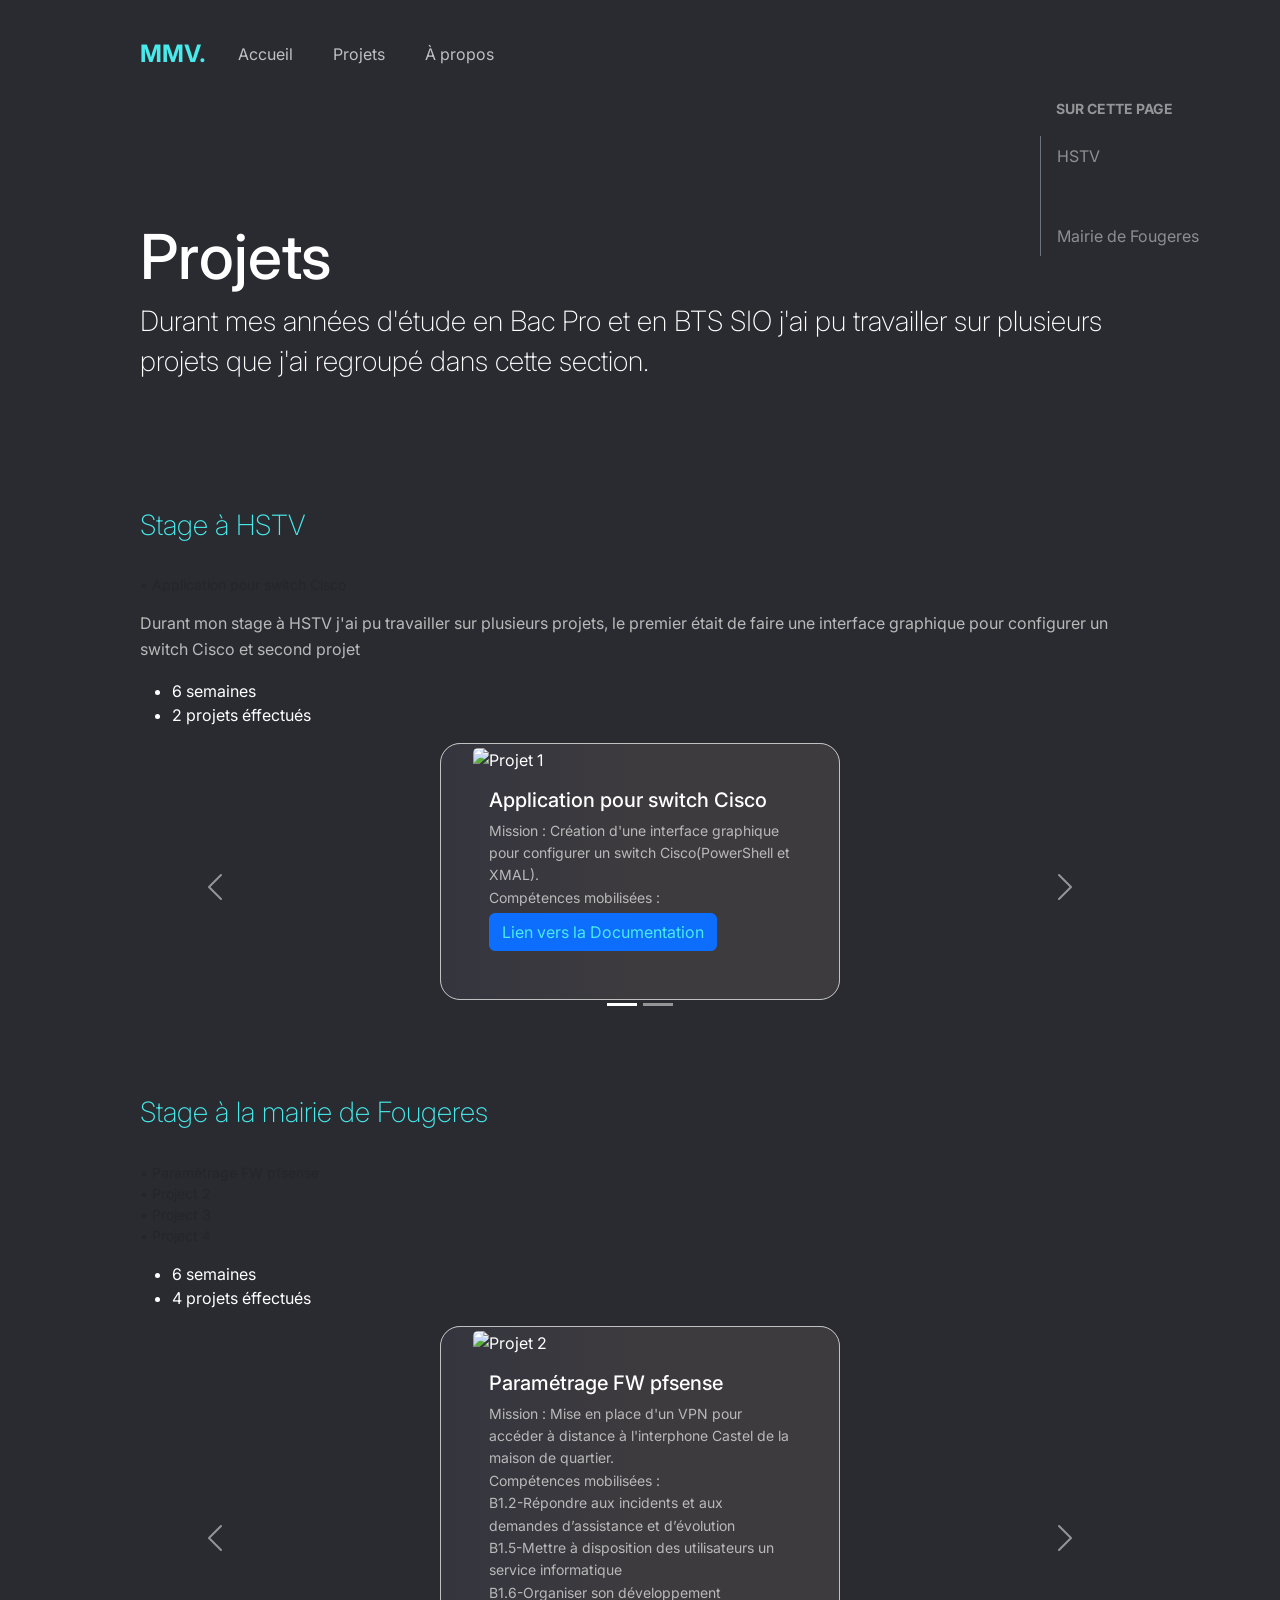
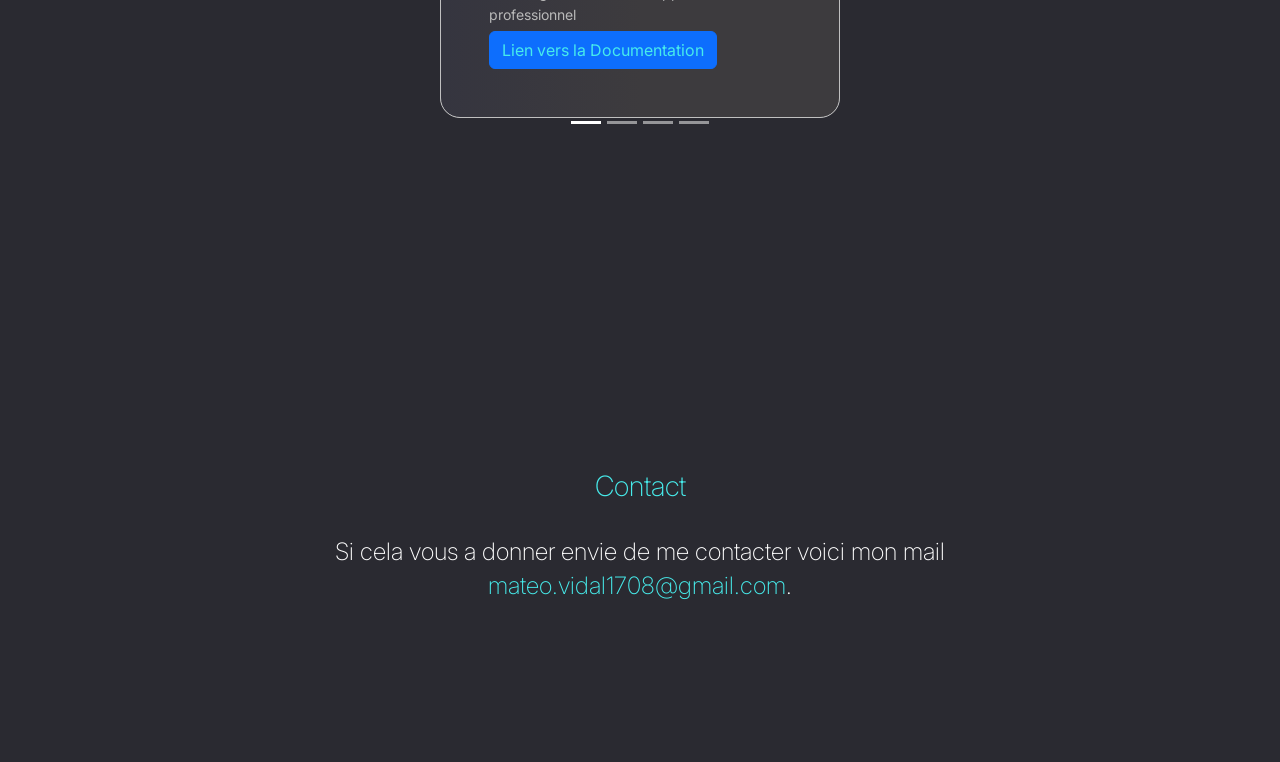
==== Projets.html @ e5975415 "Add files via upload" ====
<!DOCTYPE html>
<html lang="fr">

<head>
    <meta charset="UTF-8">
    <meta name="viewport" content="width=device-width, initial-scale=1.0">
    <title>Portfolio</title>
    <link href="https://cdn.jsdelivr.net/npm/bootstrap@5.3.8/dist/css/bootstrap.min.css" rel="stylesheet" integrity="sha384-sRIl4kxILFvY47J16cr9ZwB07vP4J8+LH7qKQnuqkuIAvNWLzeN8tE5YBujZqJLB" crossorigin="anonymous">
    <link rel="stylesheet" href="style.css">
    <link rel="stylesheet" href="https://cdnjs.cloudflare.com/ajax/libs/animate.css/4.1.1/animate.min.css"/>
    <script defer src="https://cdn.jsdelivr.net/npm/bootstrap@5.3.8/dist/js/bootstrap.bundle.min.js" integrity="sha384-FKyoEForCGlyvwx9Hj09JcYn3nv7wiPVlz7YYwJrWVcXK/BmnVDxM+D2scQbITxI" crossorigin="anonymous"></script>
</head>

<body data-bs-spy="scroll" data-bs-target="#side-nav" data-bs-offset="100">
    <div class="container-wrapper">
    <div id="page">

        <header>
            <div class="logo">
                <a href="index.html">MMV.</a>
            </div>
            <nav>
                <ul>
                    <li><a href="./index.html">Accueil</a></li>
                    <li><a href="./Projets.html">Projets</a></li>
                    <li><a href="./à_propos.html">À propos</a></li>
                </ul>
            </nav>
        </header>

        <main>
            <div id="about">    
            <h1 class="animate__animated animate__bounce">Projets</h1>
            <p>Durant mes années d'étude en Bac Pro et en BTS SIO j'ai pu travailler sur plusieurs projets que j'ai regroupé dans cette section.</p>
            
            </div>

            <section id="portfolio">
                <h2 id="HSTV">Stage à HSTV</h2>
                <ul class="list-unstyled mb-3 text-muted small">
                    <li>• Application pour switch Cisco</li>
                </ul>
                <p>Durant mon stage à HSTV j'ai pu travailler sur plusieurs projets, le premier était de faire une interface graphique pour configurer un switch Cisco
                    et second projet 
                </p>
                <ul>
                    <li>6 semaines</li>
                    <li>2 projets éffectués</li>
                </ul>
                <div id="projectCarousel" class="carousel slide" data-bs-ride="false">
                    <div class="carousel-inner">

                        <div class="carousel-item active">
                            <div class="d-flex justify-content-center">
                            <div class="card" style="width: 25rem;">
                                <img src="https://petri.com/wp-content/uploads/2022/02/PowerShell-Hero-Approved.png" class="card-img-top" alt="Projet 1">
                                <div class="card-body">
                                    <h5 class="card-title">Application pour switch Cisco</h5>
                                    <p class="card-text">Mission : Création d'une interface graphique pour configurer un switch Cisco(PowerShell et XMAL). <br>
                                    Compétences mobilisées :</p>
                                    <a href="https://siovhblyceebasch-my.sharepoint.com/:w:/g/personal/mateo_vidal_lycee-basch_fr/EXge6ZmtAi1Mgd9fPH6JbxkBeo-4w-_ioo4cnHd9Zicj3g?e=AfvvS5" class="btn btn-primary">
                                        Lien vers la Documentation</a>
                                </div>
                            </div>
                            </div>
                        </div>

                        <div class="carousel-item">
                            <div class="d-flex justify-content-center">
                            <div class="card" style="width: 25rem;">
                                <img src="https://fiverr-res.cloudinary.com/images/t_main1,q_auto,f_auto,q_auto,f_auto/gigs/276936322/original/459a3f0d4f500b7553649f696843b128f85f9098/setup-and-configure-pfsense-firewall.png" class="card-img-top" alt="Projet 2">
                                <div class="card-body">
                                    <h5 class="card-title">Masterisation de 33 PC par VEAM</h5>
                                    <p class="card-text">Mission : Création d'une image de base avec un PC type pour ensuite l'installé sur 33 PC avec VEAM. <br>
                                    Compétences mobilisées :</p></p>
                                    <a href="https://siovhblyceebasch-my.sharepoint.com/:b:/g/personal/mateo_vidal_lycee-basch_fr/IQBeME7T5maQTayiVkOgAFAWARqPnlP6V0W7hHQiJJN6pyc?e=I91E0C" class="btn btn-primary">
                                        Lien vers la Documentation</a>
                                </div>
                            </div>
                            </div>
                        </div>

                    </div>
                    <div class="carousel-indicators">
                        <button type="button" data-bs-target="#projectCarousel" data-bs-slide-to="0" class="active" aria-current="true" aria-label="Slide 1"></button>
                        <button type="button" data-bs-target="#projectCarousel" data-bs-slide-to="1" aria-label="Slide 2"></button>
                    </div>
                    <button class="carousel-control-prev" type="button" data-bs-target="#projectCarousel" data-bs-slide="prev">
                        <span class="carousel-control-prev-icon" aria-hidden="true"></span>
                        <span class="visually-hidden">Précédent</span>
                    </button>
                    <button class="carousel-control-next" type="button" data-bs-target="#projectCarousel" data-bs-slide="next">
                        <span class="carousel-control-next-icon" aria-hidden="true"></span>
                        <span class="visually-hidden">Suivant</span>
                    </button>
                </div>

                <h2 id="fougeres">Stage à la mairie de Fougeres</h2>
                <ul class="list-unstyled mb-3 text-muted small">
                    <li>• Paramétrage FW pfsense</li>
                    <li>• Project 2</li>
                    <li>• Project 3</li>
                    <li>• Project 4</li>
                </ul>
                <ul>
                    <li>6 semaines</li>
                    <li>4 projets éffectués</li>
                </ul>
                <div id="projectCarousel2" class="carousel slide" data-bs-ride="false">
                    <div class="carousel-inner">

                        <div class="carousel-item active">
                            <div class="d-flex justify-content-center">
                            <div class="card" style="width: 25rem;">
                                <img src="https://fiverr-res.cloudinary.com/images/t_main1,q_auto,f_auto,q_auto,f_auto/gigs/276936322/original/459a3f0d4f500b7553649f696843b128f85f9098/setup-and-configure-pfsense-firewall.png" class="card-img-top" alt="Projet 2">
                                <div class="card-body">
                                    <h5 class="card-title">Paramétrage FW pfsense</h5>
                                    <p class="card-text">Mission : Mise en place d'un VPN pour accéder à distance à l'interphone Castel de la maison de quartier.
                                    <br> Compétences mobilisées 
                                        :<br>B1.2-Répondre aux incidents et aux demandes d’assistance et d’évolution<br>B1.5-Mettre à disposition des utilisateurs un service informatique<br>B1.6-Organiser son développement professionnel</p></p>
                                    <a href="https://siovhblyceebasch-my.sharepoint.com/:b:/g/personal/mateo_vidal_lycee-basch_fr/IQBeME7T5maQTayiVkOgAFAWARqPnlP6V0W7hHQiJJN6pyc?e=I91E0C" class="btn btn-primary">
                                        Lien vers la Documentation</a>
                                </div>
                            </div>
                            </div>
                        </div>

                        <div class="carousel-item">
                            <div class="d-flex justify-content-center">
                            <div class="card" style="width: 25rem;">
                                <img src="https://fiverr-res.cloudinary.com/images/t_main1,q_auto,f_auto,q_auto,f_auto/gigs/276936322/original/459a3f0d4f500b7553649f696843b128f85f9098/setup-and-configure-pfsense-firewall.png" class="card-img-top" alt="Projet 2">
                                <div class="card-body">
                                    <h5 class="card-title">Project 2</h5>
                                    <p class="card-text">Pour ce projet le but était de permettre une connexion à distance dans une maison de quartier qui était isolée du réseau de la mairie de Fougères et d'accéder à un interphone Castel.</p>
                                    <a href="https://siovhblyceebasch-my.sharepoint.com/:b:/g/personal/mateo_vidal_lycee-basch_fr/IQBeME7T5maQTayiVkOgAFAWARqPnlP6V0W7hHQiJJN6pyc?e=I91E0C" class="btn btn-primary">
                                        Lien vers la Documentation</a>
                                </div>
                            </div>
                            </div>
                        </div>

                        <div class="carousel-item">
                            <div class="d-flex justify-content-center">
                            <div class="card" style="width: 25rem;">
                                <img src="https://fiverr-res.cloudinary.com/images/t_main1,q_auto,f_auto,q_auto,f_auto/gigs/276936322/original/459a3f0d4f500b7553649f696843b128f85f9098/setup-and-configure-pfsense-firewall.png" class="card-img-top" alt="Projet 2">
                                <div class="card-body">
                                    <h5 class="card-title">Project 3</h5>
                                    <p class="card-text">Pour ce projet le but était de permettre une connexion à distance dans une maison de quartier qui était isolée du réseau de la mairie de Fougères et d'accéder à un interphone Castel.</p>
                                    <a href="https://siovhblyceebasch-my.sharepoint.com/:b:/g/personal/mateo_vidal_lycee-basch_fr/IQBeME7T5maQTayiVkOgAFAWARqPnlP6V0W7hHQiJJN6pyc?e=I91E0C" class="btn btn-primary">
                                        Lien vers la Documentation</a>
                                </div>
                            </div>
                            </div>
                        </div>

                        <div class="carousel-item">
                            <div class="d-flex justify-content-center">
                            <div class="card" style="width: 25rem;">
                                <img src="https://fiverr-res.cloudinary.com/images/t_main1,q_auto,f_auto,q_auto,f_auto/gigs/276936322/original/459a3f0d4f500b7553649f696843b128f85f9098/setup-and-configure-pfsense-firewall.png" class="card-img-top" alt="Projet 2">
                                <div class="card-body">
                                    <h5 class="card-title">Project 4</h5>
                                    <p class="card-text">Pour ce projet le but était de permettre une connexion à distance dans une maison de quartier qui était isolée du réseau de la mairie de Fougères et d'accéder à un interphone Castel.</p>
                                    <a href="https://siovhblyceebasch-my.sharepoint.com/:b:/g/personal/mateo_vidal_lycee-basch_fr/IQBeME7T5maQTayiVkOgAFAWARqPnlP6V0W7hHQiJJN6pyc?e=I91E0C" class="btn btn-primary">
                                        Lien vers la Documentation</a>
                                </div>
                            </div>
                            </div>
                        </div>

                    
                    
                    </div>
                    <div class="carousel-indicators">
                        <button type="button" data-bs-target="#projectCarousel2" data-bs-slide-to="0" class="active" aria-current="true" aria-label="Slide 1"></button>
                        <button type="button" data-bs-target="#projectCarousel2" data-bs-slide-to="1" aria-label="Slide 2"></button>
                        <button type="button" data-bs-target="#projectCarousel2" data-bs-slide-to="2" aria-label="Slide 3"></button>
                        <button type="button" data-bs-target="#projectCarousel2" data-bs-slide-to="3" aria-label="Slide 4"></button>
                    </div>
                    <button class="carousel-control-prev" type="button" data-bs-target="#projectCarousel2" data-bs-slide="prev">
                        <span class="carousel-control-prev-icon" aria-hidden="true"></span>
                        <span class="visually-hidden">Précédent</span>
                    </button>
                    <button class="carousel-control-next" type="button" data-bs-target="#projectCarousel2" data-bs-slide="next">
                        <span class="carousel-control-next-icon" aria-hidden="true"></span>
                        <span class="visually-hidden">Suivant</span>
                    </button>
                </div>
                    
            </section>


        </main>

        

        <footer>
            <section id="contact">
                <h2>Contact</h2>
                <p>
                    Si cela vous a donner envie de me contacter voici mon mail 
                    <br>
                    <a href="mailto:mateo.vidal1708@gmail.com"> mateo.vidal1708@gmail.com</a>.
                </p>
            </section>
        </footer>
    </div>
    <aside class="col-lg-3 d-none d-lg-block">
                <nav id="side-nav" class="sticky-top pt-5" style="top: 100px;">
                    <p class="text-white-50 small fw-bold text-uppercase ps-3">Sur cette page</p>
                    <ul class="nav flex-column border-start border-secondary">
                        <li class="nav-item">
                            <a class="nav-link" href="#HSTV">HSTV</a>
                        </li>
                        <li class="nav-item">
                            <a class="nav-link" href="#fougeres">Mairie de Fougeres</a>
                        </li>
                    </ul>
                </nav>
            </aside>
    </div>
    
</body>

            
</html>
---- style.css ----
/* Inter Font from Goole Fonts */
        @import url('https://fonts.googleapis.com/css2?family=Inter:wght@100..900&display=swap');

        /* VARIABLES */
        :root {
            --accent-color: #47ebeb;
            --background-color: #2a2a31;
            --text-color: #fff;
            --text-color-muted: #b9b9b9;

            /* spacing */
            --space-xs: 4px;
            --space-sm: 8px;
            --space-md: 16px;
            --space-lg: 32px;
            --space-xl: 64px;
            --space-xxl: 128px;

            /* typography */
            --font-size-xs: 14px;
            --font-size-sm: 16px;
            --font-size-md: 18px;
            --font-size-lg: 24px;
            --font-size-xl: 28px;
            --font-size-xxl: 62px;
        }

        body {
            background-color: var(--background-color);
            font-family: Inter, Arial, sans-serif;
            margin: 0;
            padding: 0 20px;
            color: var(--text-color);
            width: 100%;
        }

        #page {
            display: flex;
            flex-direction: column;
            max-width: 1000px;
            margin: 0 auto;
            padding-top: var(--space-md);
        }

        /* LOGO AND NAVIGATION */

        header {
            display: flex;
            align-items: center;
            padding: 20px 0;
        }

        .logo {
            font-size: var(--font-size-lg);
            font-weight: 700;

        }

        nav ul {
            display: flex;
            gap: 40px;
            list-style: none;
            margin: 0;
        }

        nav ul li a:link,
        nav ul li a:visited {
            color: var(--text-color);
            opacity: 0.7;
        }

        nav ul li a:hover,
        nav ul li a:active,
        nav ul li a:focus {
            color: var(--text-color);
            opacity: 1;
            outline: none;
        }

        /* TYPOGRAPHY */

        a:link,
        a:visited {
            color: var(--accent-color);
            text-decoration: none;
        }

        h1 {
            font-size: var(--font-size-xxl);
            margin-bottom: var(--space-sm);
        }

        h2 {
            font-size: var(--font-size-xl);
            color: var(--accent-color);
            margin-bottom: var(--space-lg);
            font-weight: 200;
            margin-top: var(--space-xl);
        }

        h3 {
            font-size: var(--font-size-lg);
            margin-bottom: var(--space-sm);
            font-weight: 400;
        }

        p {
            font-size: var(--font-size-sm);
            font-weight: 400;
            line-height: 1.6;
            color: var(--text-color-muted);
            margin-bottom: var(--space-md);

        }

        /* SECTIONS  */

        #about {
            margin-top: var(--space-xxl);
        }

        #about h1 {
            font-size: var(--font-size-xxl);
            margin-bottom: var(--space-sm);
        }

        #about p {
            font-size: var(--font-size-xl);
            font-weight: 200;
            line-height: 1.4;
            color: var(--text-color);
        }

        section {
            margin-top: var(--space-xxl);
            margin-bottom: var(--space-xxl);
        }

        .card {
            background: linear-gradient(90deg, #35353f 0%, #3d3b3e 50%, #3d3b3e 50%);
            border-radius: 20px;
            padding: var(--space-xs) var(--space-lg) var(--space-lg);
            border: 0.5px solid #484851;
            margin-bottom: var(--space-lg);
        }

        .card p {
            margin: var(--space-xs) 0;
            font-size: var(--font-size-xs);
        }

        /* Rend les flèches du carousel blanches et visibles */
        .carousel-control-prev-icon,
        .carousel-control-next-icon {
            filter: invert(0);
        }

        /* Optionnel : Ajuste tes cartes pour qu'elles collent à ton thème */
        .card {
            background-color: #ffffff;
            color: white;
            border: 1px solid #c0c0c0;
        }

        /* SKILLS */

        #skills p {
            line-height: 1.8;
        }

        /* EXPERIENCE */

        #experience .job p.role {
            font-size: var(--font-size-md);
        }

        .container-wrapper {
            display: flex;
            max-width: 1000px;
            margin: 0 auto;
            position: relative;
        }

        /* RIGHT SIDEBAR — position it outside the centered container */
        aside.col-lg-3.d-none.d-lg-block {
            position: fixed; 
            top: 50px;
            right: max(20px, calc((100vw - 1800px) / 2)); /* Adjust the right position based on the container's max-width */
            height: fit-content;
            width: 220px;
            flex: 0 0 auto !important;
            padding: 0 !important;
        }

        /* Remove the column width so it doesn't occupy grid space */
        .row > aside.col-lg-3.d-none.d-lg-block {
            width: 0 !important;
            flex: 0 0 0 !important;
            padding: 0 !important;
            overflow: visible;
        }

        /* RECENT WORK */
        .project {
            display: grid;
            grid-template-columns: 2fr 3fr;
            grid-template-rows: 1fr 3fr;
            column-gap: var(--space-lg);
            padding: var(--space-md) var(--space-lg);
        }

        .project .thumbnail {
            grid-row: span 2;
        }

        .project img {
            width: 100%;
            margin-top: var(--space-md);
            border-radius: 14px;
        }

        .project p a {
            display: block;
            margin-top: var(--space-md);
        }

        /* CONTACT  */

        #contact {
            text-align: center;
        }

        #contact p {
            font-size: var(--font-size-lg);
            font-weight: 200;
            line-height: 1.4;
            color: var(--text-color);
        }


        /* FOOTER */

        footer {
            margin-top: var(--space-xl);
            padding: 0 0 var(--space-lg);
            color: var(--text-color-muted);
            text-align: center;
        }

        footer .social {
            display: flex;
            gap: var(--space-lg);
            margin-bottom: var(--space-lg);
            justify-content: center;
            align-items: center;
        }

    /* SIDE NAVIGATION */
        #side-nav .nav-link {
            color: var(--text-color-muted) !important;
        }

        #side-nav .nav-link:hover,
        #side-nav .nav-link:active {
            color: var(--accent-color) !important;
            opacity: 1;
        }
        

        /* MEDIA QUERIES */

        @media screen and (max-width: 600px) {
            :root {
                --primary-color: #f9a826;
                --secondary-color: #f9a826;
                --accent-color: #47ebeb;
                --background-color: #2a2a31;
                --text-color: #fff;
                --text-color-muted: #b9b9b9;

                /* spacing */
                --space-xs: 4px;
                --space-sm: 8px;
                --space-md: 16px;
                --space-lg: 32px;
                --space-xl: 64px;
                --space-xxl: 128px;

                /* typography */
                --font-size-xs: 14px;
                --font-size-sm: 16px;
                --font-size-md: 18px;
                --font-size-lg: 20px;
                --font-size-xl: 24px;
                --font-size-xxl: 48px;
            }

            header {
                align-items: flex-start;
            }

            .logo {
                font-size: var(--font-size-xl);
            }
            

            nav ul {
                flex-direction: column;
                gap: 14px;
                list-style: none;
                align-items: flex-end;
            }

            section {
                margin-top: var(--space-xl);
                margin-bottom: var(--space-lg);
            }

            h2 {
                margin-top: var(--space-lg);
            }

            .project {
                grid-template-columns: 1fr;
            }
        }
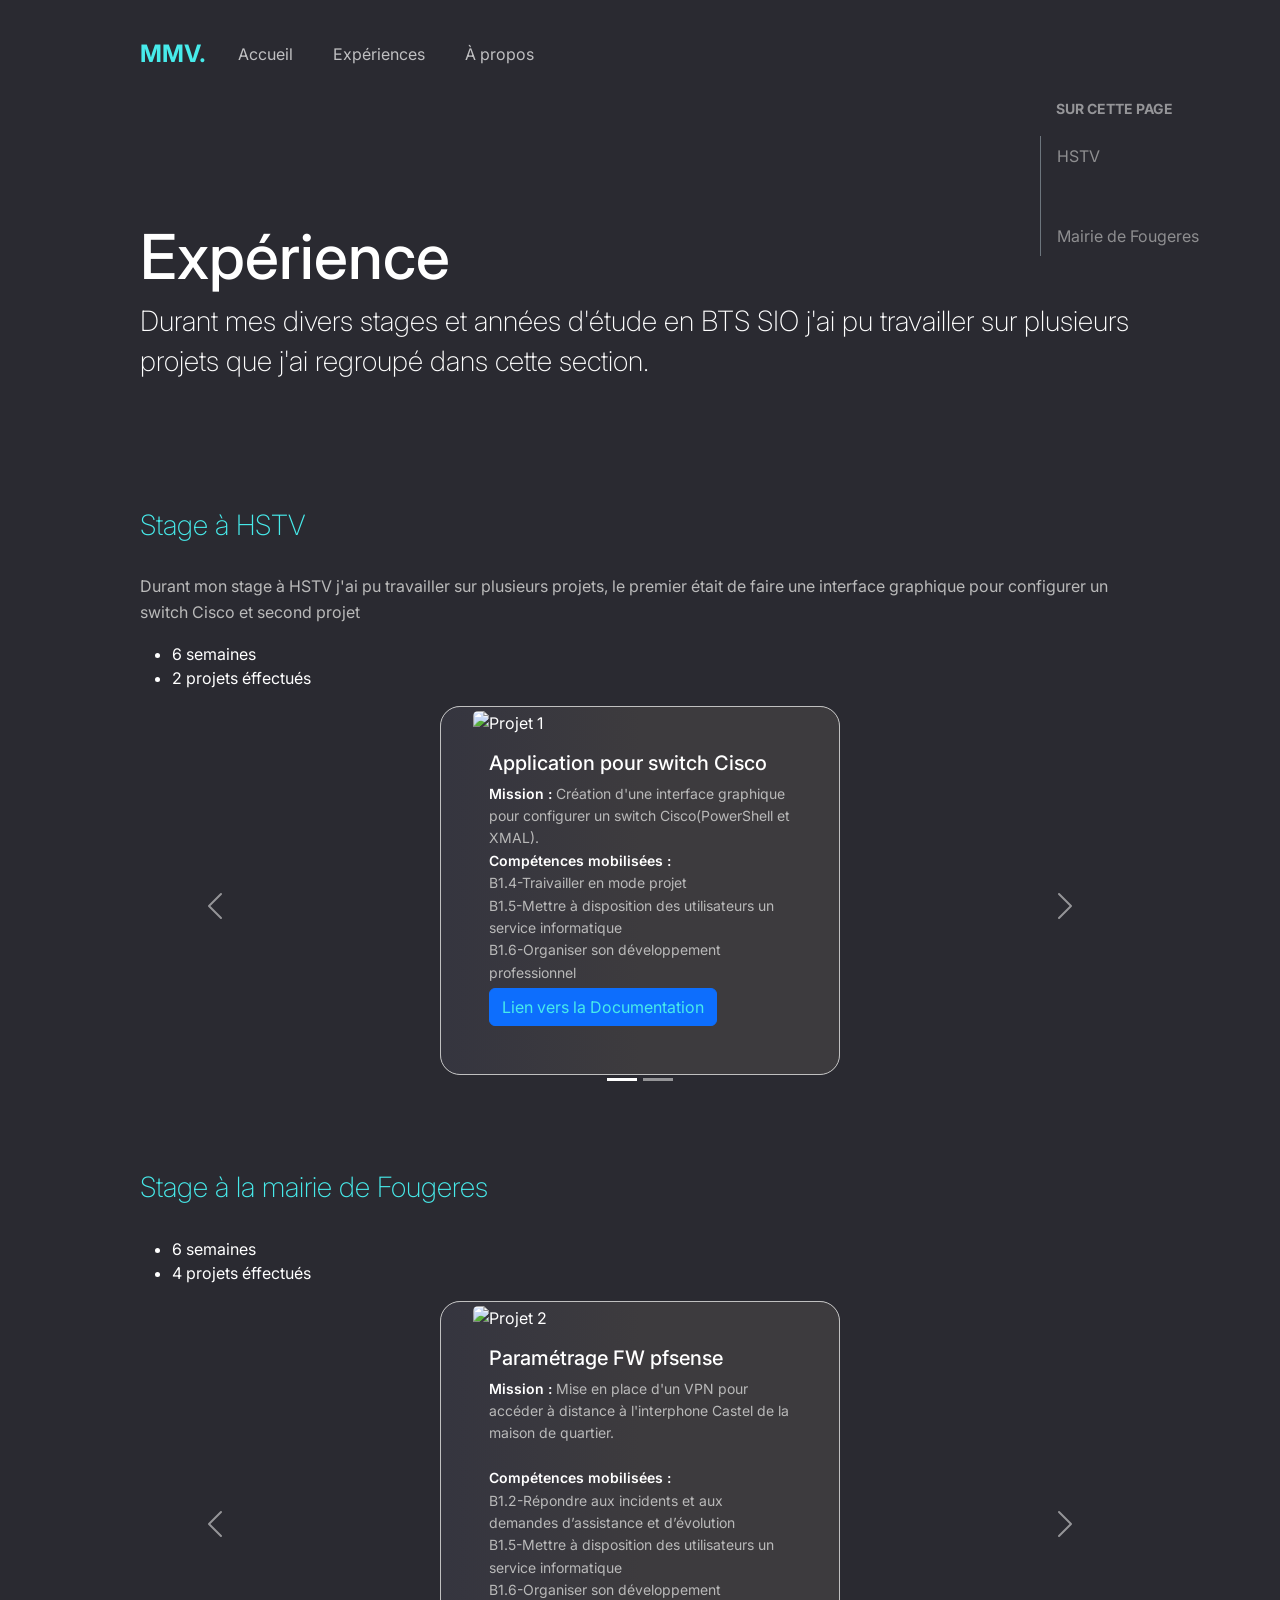
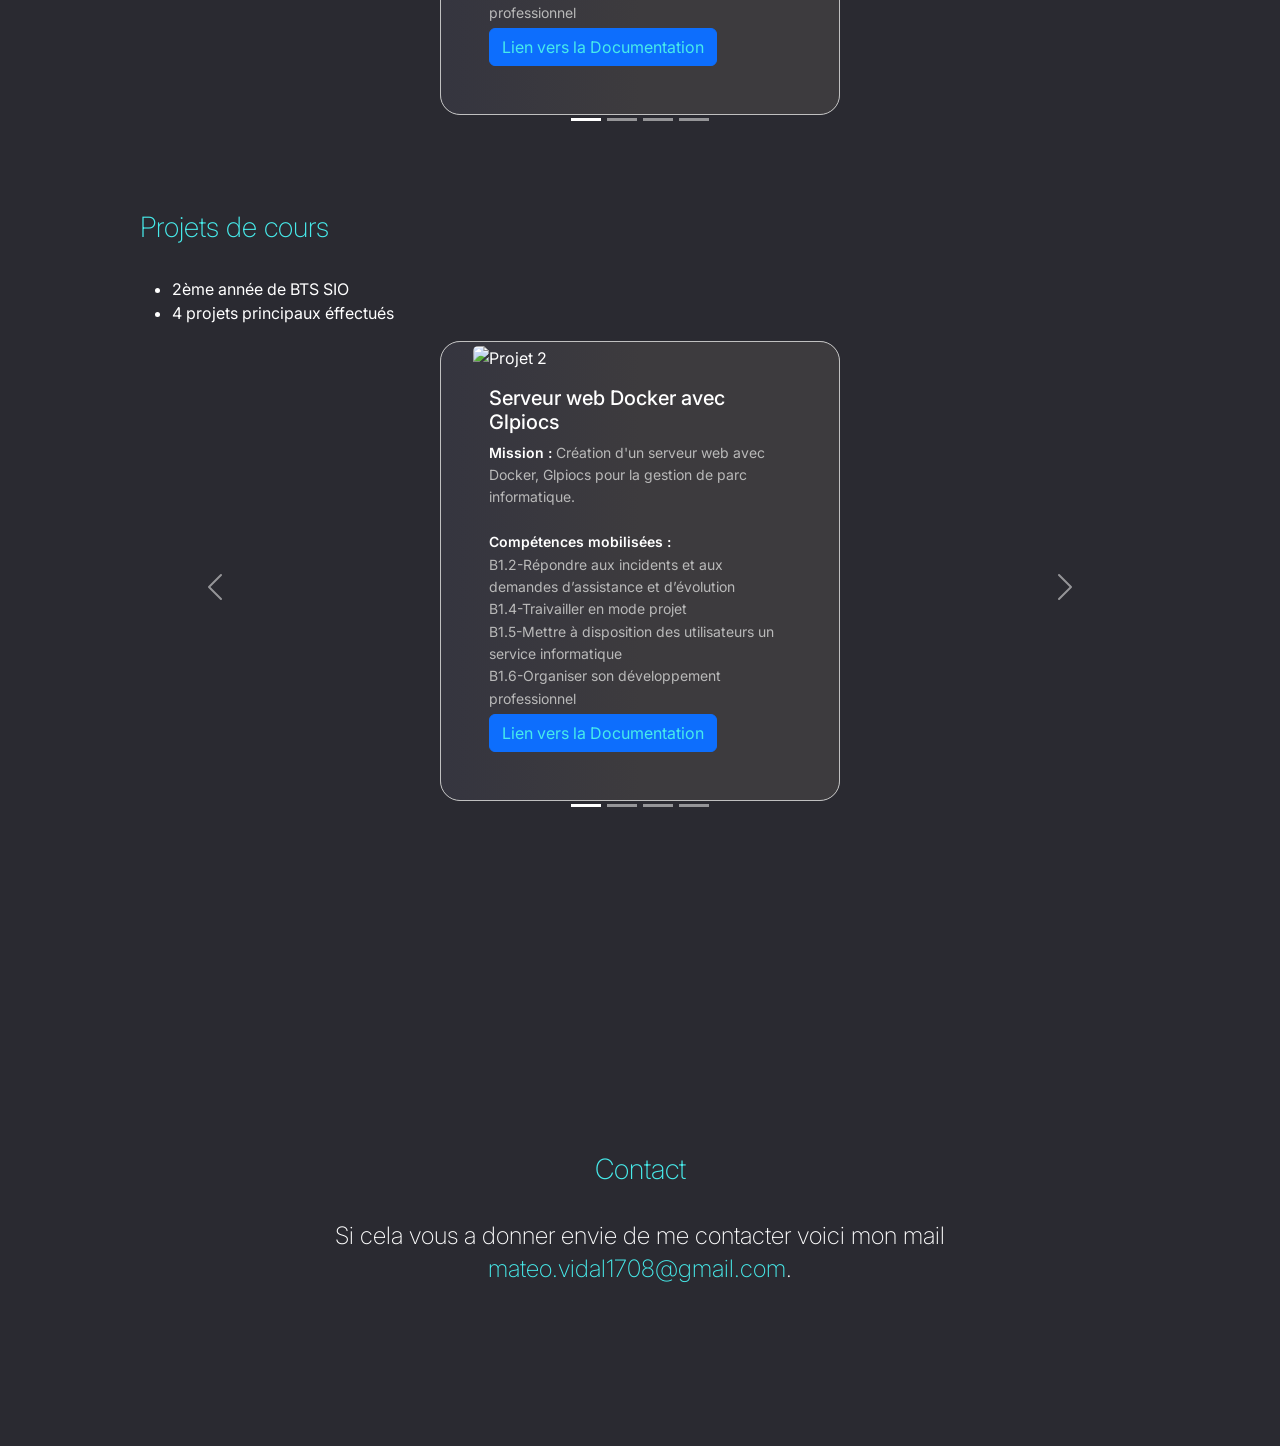
==== commit 8b366906: "Add files via upload" ====
--- a/Projets.html
+++ b/Projets.html
@@ -22,7 +22,7 @@
             <nav>
                 <ul>
                     <li><a href="./index.html">Accueil</a></li>
-                    <li><a href="./Projets.html">Projets</a></li>
+                    <li><a href="./Projets.html">Expériences</a></li>
                     <li><a href="./à_propos.html">À propos</a></li>
                 </ul>
             </nav>
@@ -30,16 +30,13 @@
 
         <main>
             <div id="about">    
-            <h1 class="animate__animated animate__bounce">Projets</h1>
-            <p>Durant mes années d'étude en Bac Pro et en BTS SIO j'ai pu travailler sur plusieurs projets que j'ai regroupé dans cette section.</p>
+            <h1 class="animate__animated animate__bounce">Expérience</h1>
+            <p>Durant mes divers stages et années d'étude en BTS SIO j'ai pu travailler sur plusieurs projets que j'ai regroupé dans cette section.</p>
             
             </div>
 
             <section id="portfolio">
                 <h2 id="HSTV">Stage à HSTV</h2>
-                <ul class="list-unstyled mb-3 text-muted small">
-                    <li>• Application pour switch Cisco</li>
-                </ul>
                 <p>Durant mon stage à HSTV j'ai pu travailler sur plusieurs projets, le premier était de faire une interface graphique pour configurer un switch Cisco
                     et second projet 
                 </p>
@@ -56,8 +53,9 @@
                                 <img src="https://petri.com/wp-content/uploads/2022/02/PowerShell-Hero-Approved.png" class="card-img-top" alt="Projet 1">
                                 <div class="card-body">
                                     <h5 class="card-title">Application pour switch Cisco</h5>
-                                    <p class="card-text">Mission : Création d'une interface graphique pour configurer un switch Cisco(PowerShell et XMAL). <br>
-                                    Compétences mobilisées :</p>
+                                    <p class="card-text"><span class="label-white">Mission :</span> Création d'une interface graphique pour configurer un switch Cisco(PowerShell et XMAL). <br>
+                                    <span class="label-white">Compétences mobilisées :</span>
+                                        <br>B1.4-Traivailler en mode projet<br>B1.5-Mettre à disposition des utilisateurs un service informatique<br>B1.6-Organiser son développement professionnel  </p>
                                     <a href="https://siovhblyceebasch-my.sharepoint.com/:w:/g/personal/mateo_vidal_lycee-basch_fr/EXge6ZmtAi1Mgd9fPH6JbxkBeo-4w-_ioo4cnHd9Zicj3g?e=AfvvS5" class="btn btn-primary">
                                         Lien vers la Documentation</a>
                                 </div>
@@ -71,9 +69,10 @@
                                 <img src="https://fiverr-res.cloudinary.com/images/t_main1,q_auto,f_auto,q_auto,f_auto/gigs/276936322/original/459a3f0d4f500b7553649f696843b128f85f9098/setup-and-configure-pfsense-firewall.png" class="card-img-top" alt="Projet 2">
                                 <div class="card-body">
                                     <h5 class="card-title">Masterisation de 33 PC par VEAM</h5>
-                                    <p class="card-text">Mission : Création d'une image de base avec un PC type pour ensuite l'installé sur 33 PC avec VEAM. <br>
-                                    Compétences mobilisées :</p></p>
-                                    <a href="https://siovhblyceebasch-my.sharepoint.com/:b:/g/personal/mateo_vidal_lycee-basch_fr/IQBeME7T5maQTayiVkOgAFAWARqPnlP6V0W7hHQiJJN6pyc?e=I91E0C" class="btn btn-primary">
+                                    <p class="card-text"><span class="label-white">Mission :</span> Création d'une image de base avec un PC type pour ensuite l'installé sur 33 PC avec VEAM. <br>
+                                    <span class="label-white">Compétences mobilisées :</span>
+                                        <br>B1.1-Gérer le patrimoine informatique<br>B1.4-Traivailler en mode projet<br>B1.5-Mettre à disposition des utilisateurs un service informatique<br>B1.6-Organiser son développement professionnel</p>
+                                    <a href="https://siovhblyceebasch-my.sharepoint.com/:w:/g/personal/mateo_vidal_lycee-basch_fr/IQDPGTteQXh9SrC5tu722vCYAVeAIScbR68G7BoXVsGAskA?e=LJlNJq" class="btn btn-primary">
                                         Lien vers la Documentation</a>
                                 </div>
                             </div>
@@ -96,12 +95,6 @@
                 </div>
 
                 <h2 id="fougeres">Stage à la mairie de Fougeres</h2>
-                <ul class="list-unstyled mb-3 text-muted small">
-                    <li>• Paramétrage FW pfsense</li>
-                    <li>• Project 2</li>
-                    <li>• Project 3</li>
-                    <li>• Project 4</li>
-                </ul>
                 <ul>
                     <li>6 semaines</li>
                     <li>4 projets éffectués</li>
@@ -115,9 +108,9 @@
                                 <img src="https://fiverr-res.cloudinary.com/images/t_main1,q_auto,f_auto,q_auto,f_auto/gigs/276936322/original/459a3f0d4f500b7553649f696843b128f85f9098/setup-and-configure-pfsense-firewall.png" class="card-img-top" alt="Projet 2">
                                 <div class="card-body">
                                     <h5 class="card-title">Paramétrage FW pfsense</h5>
-                                    <p class="card-text">Mission : Mise en place d'un VPN pour accéder à distance à l'interphone Castel de la maison de quartier.
-                                    <br> Compétences mobilisées 
-                                        :<br>B1.2-Répondre aux incidents et aux demandes d’assistance et d’évolution<br>B1.5-Mettre à disposition des utilisateurs un service informatique<br>B1.6-Organiser son développement professionnel</p></p>
+                                    <p class="card-text"><span class="label-white">Mission :</span> Mise en place d'un VPN pour accéder à distance à l'interphone Castel de la maison de quartier.<br>
+                                    <br> <span class="label-white">Compétences mobilisées :</span>
+                                        <br>B1.2-Répondre aux incidents et aux demandes d’assistance et d’évolution<br>B1.5-Mettre à disposition des utilisateurs un service informatique<br>B1.6-Organiser son développement professionnel</p>
                                     <a href="https://siovhblyceebasch-my.sharepoint.com/:b:/g/personal/mateo_vidal_lycee-basch_fr/IQBeME7T5maQTayiVkOgAFAWARqPnlP6V0W7hHQiJJN6pyc?e=I91E0C" class="btn btn-primary">
                                         Lien vers la Documentation</a>
                                 </div>
@@ -128,39 +121,48 @@
                         <div class="carousel-item">
                             <div class="d-flex justify-content-center">
                             <div class="card" style="width: 25rem;">
-                                <img src="https://fiverr-res.cloudinary.com/images/t_main1,q_auto,f_auto,q_auto,f_auto/gigs/276936322/original/459a3f0d4f500b7553649f696843b128f85f9098/setup-and-configure-pfsense-firewall.png" class="card-img-top" alt="Projet 2">
-                                <div class="card-body">
-                                    <h5 class="card-title">Project 2</h5>
-                                    <p class="card-text">Pour ce projet le but était de permettre une connexion à distance dans une maison de quartier qui était isolée du réseau de la mairie de Fougères et d'accéder à un interphone Castel.</p>
-                                    <a href="https://siovhblyceebasch-my.sharepoint.com/:b:/g/personal/mateo_vidal_lycee-basch_fr/IQBeME7T5maQTayiVkOgAFAWARqPnlP6V0W7hHQiJJN6pyc?e=I91E0C" class="btn btn-primary">
-                                        Lien vers la Documentation</a>
-                                </div>
-                            </div>
-                            </div>
-                        </div>
-
-                        <div class="carousel-item">
-                            <div class="d-flex justify-content-center">
-                            <div class="card" style="width: 25rem;">
-                                <img src="https://fiverr-res.cloudinary.com/images/t_main1,q_auto,f_auto,q_auto,f_auto/gigs/276936322/original/459a3f0d4f500b7553649f696843b128f85f9098/setup-and-configure-pfsense-firewall.png" class="card-img-top" alt="Projet 2">
-                                <div class="card-body">
-                                    <h5 class="card-title">Project 3</h5>
-                                    <p class="card-text">Pour ce projet le but était de permettre une connexion à distance dans une maison de quartier qui était isolée du réseau de la mairie de Fougères et d'accéder à un interphone Castel.</p>
-                                    <a href="https://siovhblyceebasch-my.sharepoint.com/:b:/g/personal/mateo_vidal_lycee-basch_fr/IQBeME7T5maQTayiVkOgAFAWARqPnlP6V0W7hHQiJJN6pyc?e=I91E0C" class="btn btn-primary">
-                                        Lien vers la Documentation</a>
-                                </div>
-                            </div>
-                            </div>
-                        </div>
-
-                        <div class="carousel-item">
-                            <div class="d-flex justify-content-center">
-                            <div class="card" style="width: 25rem;">
-                                <img src="https://fiverr-res.cloudinary.com/images/t_main1,q_auto,f_auto,q_auto,f_auto/gigs/276936322/original/459a3f0d4f500b7553649f696843b128f85f9098/setup-and-configure-pfsense-firewall.png" class="card-img-top" alt="Projet 2">
-                                <div class="card-body">
-                                    <h5 class="card-title">Project 4</h5>
-                                    <p class="card-text">Pour ce projet le but était de permettre une connexion à distance dans une maison de quartier qui était isolée du réseau de la mairie de Fougères et d'accéder à un interphone Castel.</p>
-                                    <a href="https://siovhblyceebasch-my.sharepoint.com/:b:/g/personal/mateo_vidal_lycee-basch_fr/IQBeME7T5maQTayiVkOgAFAWARqPnlP6V0W7hHQiJJN6pyc?e=I91E0C" class="btn btn-primary">
+                                <img src="https://t3.ftcdn.net/jpg/05/30/57/82/360_F_530578201_0ymjKwOVhCkGHUsluky70pwtFaNJ6XwF.jpg" class="card-img-top" alt="Projet 2">
+                                <div class="card-body">
+                                    <h5 class="card-title">Mise à jour des certificats SSL</h5>
+                                    <p class="card-text"><span class="label-white">Mission :</span> Mettre à jour la clé et le certificat des sites web de la mairie.<br>
+                                    <br> <span class="label-white">Compétences mobilisées :</span>
+                                        :<br>B1.1-Gérer le patrimoine informatique<br>B1.2-Répondre aux incidents et aux demandes d’assistance et d’évolution<br>B1.3-Développer la présence en ligne de l'organisation</p>
+                                    </p>
+                                    <a href="https://siovhblyceebasch-my.sharepoint.com/:w:/g/personal/mateo_vidal_lycee-basch_fr/IQD-B6JSlM3JTbOEu6Xm-Fx8AQ9UPX8FQI6aqLu8CyjYlTc?e=VWFoZf" class="btn btn-primary">
+                                        Lien vers la Documentation</a>
+                                </div>
+                            </div>
+                            </div>
+                        </div>
+
+                        <div class="carousel-item">
+                            <div class="d-flex justify-content-center">
+                            <div class="card" style="width: 25rem;">
+                                <img src="https://docs.fogproject.org/en/1.5.9/_static/fog-logo.png" class="card-img-top" alt="Projet 2">
+                                <div class="card-body">
+                                    <h5 class="card-title">Mise à jour d'un serveur FOG</h5>
+                                    <p class="card-text"><span class="label-white">Mission :</span> Mettre à jour le serveur FOG pour la comptabilité avec de nouveaux PC.<br>
+                                    <br> <span class="label-white">Compétences mobilisées :</span>
+                                        :<br>B1.2-Répondre aux incidents et aux demandes d’assistance et d’évolution<br>B1.5-Mettre à disposition des utilisateurs un service informatique</p>
+                                    </p>
+                                    <a href="https://siovhblyceebasch-my.sharepoint.com/:w:/g/personal/mateo_vidal_lycee-basch_fr/IQA94T5OSttGRryEfdsNSBNIAdy-AZHTCJlyeEUVCH8KOkU?e=2XCtPp" class="btn btn-primary">
+                                        Lien vers la Documentation</a>
+                                </div>
+                            </div>
+                            </div>
+                        </div>
+
+                        <div class="carousel-item">
+                            <div class="d-flex justify-content-center">
+                            <div class="card" style="width: 25rem;">
+                                <img src="https://jolstatic.fr/www/captures/5198/9/145899.png" class="card-img-top" alt="Projet 2">
+                                <div class="card-body">
+                                    <h5 class="card-title">Configuration de switch netgear</h5>
+                                    <p class="card-text"><span class="label-white">Mission :</span> Transférer la configuration d'un switch Cisco vers un switch Netgear pour une école.<br>
+                                    <br> <span class="label-white">Compétences mobilisées :</span>
+                                        <br>B1.1-Gérer le patrimoine informatique<br>B1.2-Répondre aux incidents et aux demandes d’assistance et d’évolution<br>B1.5-Mettre à disposition des utilisateurs un service informatique</p>
+                                    </p>
+                                    <a href="https://siovhblyceebasch-my.sharepoint.com/:w:/g/personal/mateo_vidal_lycee-basch_fr/IQCKIzeofHHbRJtChRtOo_mlAdEJnSUtOmBGZlGvi6rdr68?e=2b350g" class="btn btn-primary">
                                         Lien vers la Documentation</a>
                                 </div>
                             </div>
@@ -181,6 +183,98 @@
                         <span class="visually-hidden">Précédent</span>
                     </button>
                     <button class="carousel-control-next" type="button" data-bs-target="#projectCarousel2" data-bs-slide="next">
+                        <span class="carousel-control-next-icon" aria-hidden="true"></span>
+                        <span class="visually-hidden">Suivant</span>
+                    </button>
+                </div>
+
+
+                <h2 id="ecoles">Projets de cours</h2>
+                <ul>
+                    <li>2ème année de BTS SIO</li>
+                    <li>4 projets principaux éffectués</li>
+                </ul>
+                <div id="projectCarousel3" class="carousel slide" data-bs-ride="false">
+                    <div class="carousel-inner">
+
+                        <div class="carousel-item active">
+                            <div class="d-flex justify-content-center">
+                            <div class="card" style="width: 25rem;">
+                                <img src="https://velog.velcdn.com/images/halla422/post/0b75a742-d6b2-42b9-951b-9e4f3390942e/image.webp" class="card-img-top" alt="Projet 2">
+                                <div class="card-body">
+                                    <h5 class="card-title">Serveur web Docker avec Glpiocs</h5>
+                                    <p class="card-text"><span class="label-white">Mission :</span> Création d'un serveur web avec Docker, Glpiocs pour la gestion de parc informatique. <br>
+                                    <br> <span class="label-white">Compétences mobilisées :</span>
+                                        <br>B1.2-Répondre aux incidents et aux demandes d’assistance et d’évolution<br>B1.4-Traivailler en mode projet<br>B1.5-Mettre à disposition des utilisateurs un service informatique<br>B1.6-Organiser son développement professionnel</p>
+                                    <a href="https://siovhblyceebasch-my.sharepoint.com/:w:/g/personal/mateo_vidal_lycee-basch_fr/IQB62C7Pru-qTabLMUPjP973AR1X4pyq5Zb7eLekPvrflqo?e=qQgaXe" class="btn btn-primary">
+                                        Lien vers la Documentation</a>
+                                </div>
+                            </div>
+                            </div>
+                        </div>
+
+                        <div class="carousel-item">
+                            <div class="d-flex justify-content-center">
+                            <div class="card" style="width: 25rem;">
+                                <img src="https://encrypted-tbn0.gstatic.com/images?q=tbn:ANd9GcTt5GJq8lGrWoXlJvgFfBRrhQHVLofHtqMFqw&s" class="card-img-top" alt="Projet 2">
+                                <div class="card-body">
+                                    <h5 class="card-title">Mise en place d'un Windows server 2022</h5>
+                                    <p class="card-text"><span class="label-white">Mission :</span> Mettre en place un Windows Server 2022 nommé Labannu pour gérer l'infrastructure d'examen.<br>
+                                    <br> <span class="label-white">Compétences mobilisées :</span>
+                                        <br>B1.2-Répondre aux incidents et aux demandes d’assistance et d’évolution<br>B1.4-Traivailler en mode projet<br>B1.5-Mettre à disposition des utilisateurs un service informatique<br>B1.6-Organiser son développement professionnel</p>
+                                    <a href="https://siovhblyceebasch-my.sharepoint.com/:f:/g/personal/mateo_vidal_lycee-basch_fr/IgDZHixHBMSxSYD5nr4sXRlBASpko9-Q4mX4dyQZkItXJ7c?e=FHoCkC" class="btn btn-primary">
+                                        Lien vers la Documentation</a>
+                                </div>
+                            </div>
+                            </div>
+                        </div>
+
+                        <div class="carousel-item">
+                            <div class="d-flex justify-content-center">
+                            <div class="card" style="width: 25rem;">
+                                <img src="https://www.humansconnexion.com/wp-content/uploads/2024/03/ref-zabbix.png" class="card-img-top" alt="Projet 2">
+                                <div class="card-body">
+                                    <h5 class="card-title">Supervision avec Zabbix</h5>
+                                    <p class="card-text"><span class="label-white">Mission :</span> Mise en oeuvre d'un serveur de supervision Zabbix pour l'infrastructure d'examen.<br>
+                                    <br> <span class="label-white">Compétences mobilisées :</span>
+                                        <br>B1.1-Gérer le patrimoine informatique<br>B1.4-Traivailler en mode projet<br>B1.6-Organiser son développement professionnel</p>
+                                    <a href="https://siovhblyceebasch-my.sharepoint.com/:w:/g/personal/mateo_vidal_lycee-basch_fr/IQCm8BIa6zi7SLtK2rVA2al8AcQb7dtbA6aVXReMyi-vOGA?e=epCgBu" class="btn btn-primary">
+                                        Lien vers la Documentation</a>
+                                </div>
+                            </div>
+                            </div>
+                        </div>
+
+                        <div class="carousel-item">
+                            <div class="d-flex justify-content-center">
+                            <div class="card" style="width: 25rem;">
+                                <img src="https://static.vecteezy.com/ti/vecteur-libre/p1/600578-icone-de-pare-feu-de-reseau-illustrationle-sur-fond-blanc-vectoriel.jpg" class="card-img-top" alt="Projet 2">
+                                <div class="card-body">
+                                    <h5 class="card-title">Mise en place d'un pare-feu stormshield/linux</h5>
+                                    <p class="card-text"><span class="label-white">Mission :</span> Mise en place et configuration d'un pare-feu Stormshield/Linux pour sécuriser et gérer l'infrastructure.<br>
+                                    <br> <span class="label-white">Compétences mobilisées :</span>
+                                        <br>B1.1-Gérer le patrimoine informatique<br>B1.2-Répondre aux incidents et aux demandes d’assistance et d’évolution<br>B1.4-Traivailler en mode projet<br>B1.6-Organiser son développement professionnel</p>
+                                    <a href="https://siovhblyceebasch-my.sharepoint.com/:f:/g/personal/mateo_vidal_lycee-basch_fr/IgDZbe4tsEXURYmgw6CA99aZAToj472ujneUze1k7wjdkak?e=C5bU8r" class="btn btn-primary">
+                                        Lien vers la Documentation</a>
+                                </div>
+                            </div>
+                            </div>
+                        </div>
+
+                    
+                    
+                    </div>
+                    <div class="carousel-indicators">
+                        <button type="button" data-bs-target="#projectCarousel3" data-bs-slide-to="0" class="active" aria-current="true" aria-label="Slide 1"></button>
+                        <button type="button" data-bs-target="#projectCarousel3" data-bs-slide-to="1" aria-label="Slide 2"></button>
+                        <button type="button" data-bs-target="#projectCarousel3" data-bs-slide-to="2" aria-label="Slide 3"></button>
+                        <button type="button" data-bs-target="#projectCarousel3" data-bs-slide-to="3" aria-label="Slide 4"></button>
+                    </div>
+                    <button class="carousel-control-prev" type="button" data-bs-target="#projectCarousel3" data-bs-slide="prev">
+                        <span class="carousel-control-prev-icon" aria-hidden="true"></span>
+                        <span class="visually-hidden">Précédent</span>
+                    </button>
+                    <button class="carousel-control-next" type="button" data-bs-target="#projectCarousel3" data-bs-slide="next">
                         <span class="carousel-control-next-icon" aria-hidden="true"></span>
                         <span class="visually-hidden">Suivant</span>
                     </button>
--- a/style.css
+++ b/style.css
@@ -147,6 +147,11 @@
         .card p {
             margin: var(--space-xs) 0;
             font-size: var(--font-size-xs);
+        }
+
+        .label-white {
+            color: var(--text-color);
+            font-weight: 600;
         }
 
         /* Rend les flèches du carousel blanches et visibles */
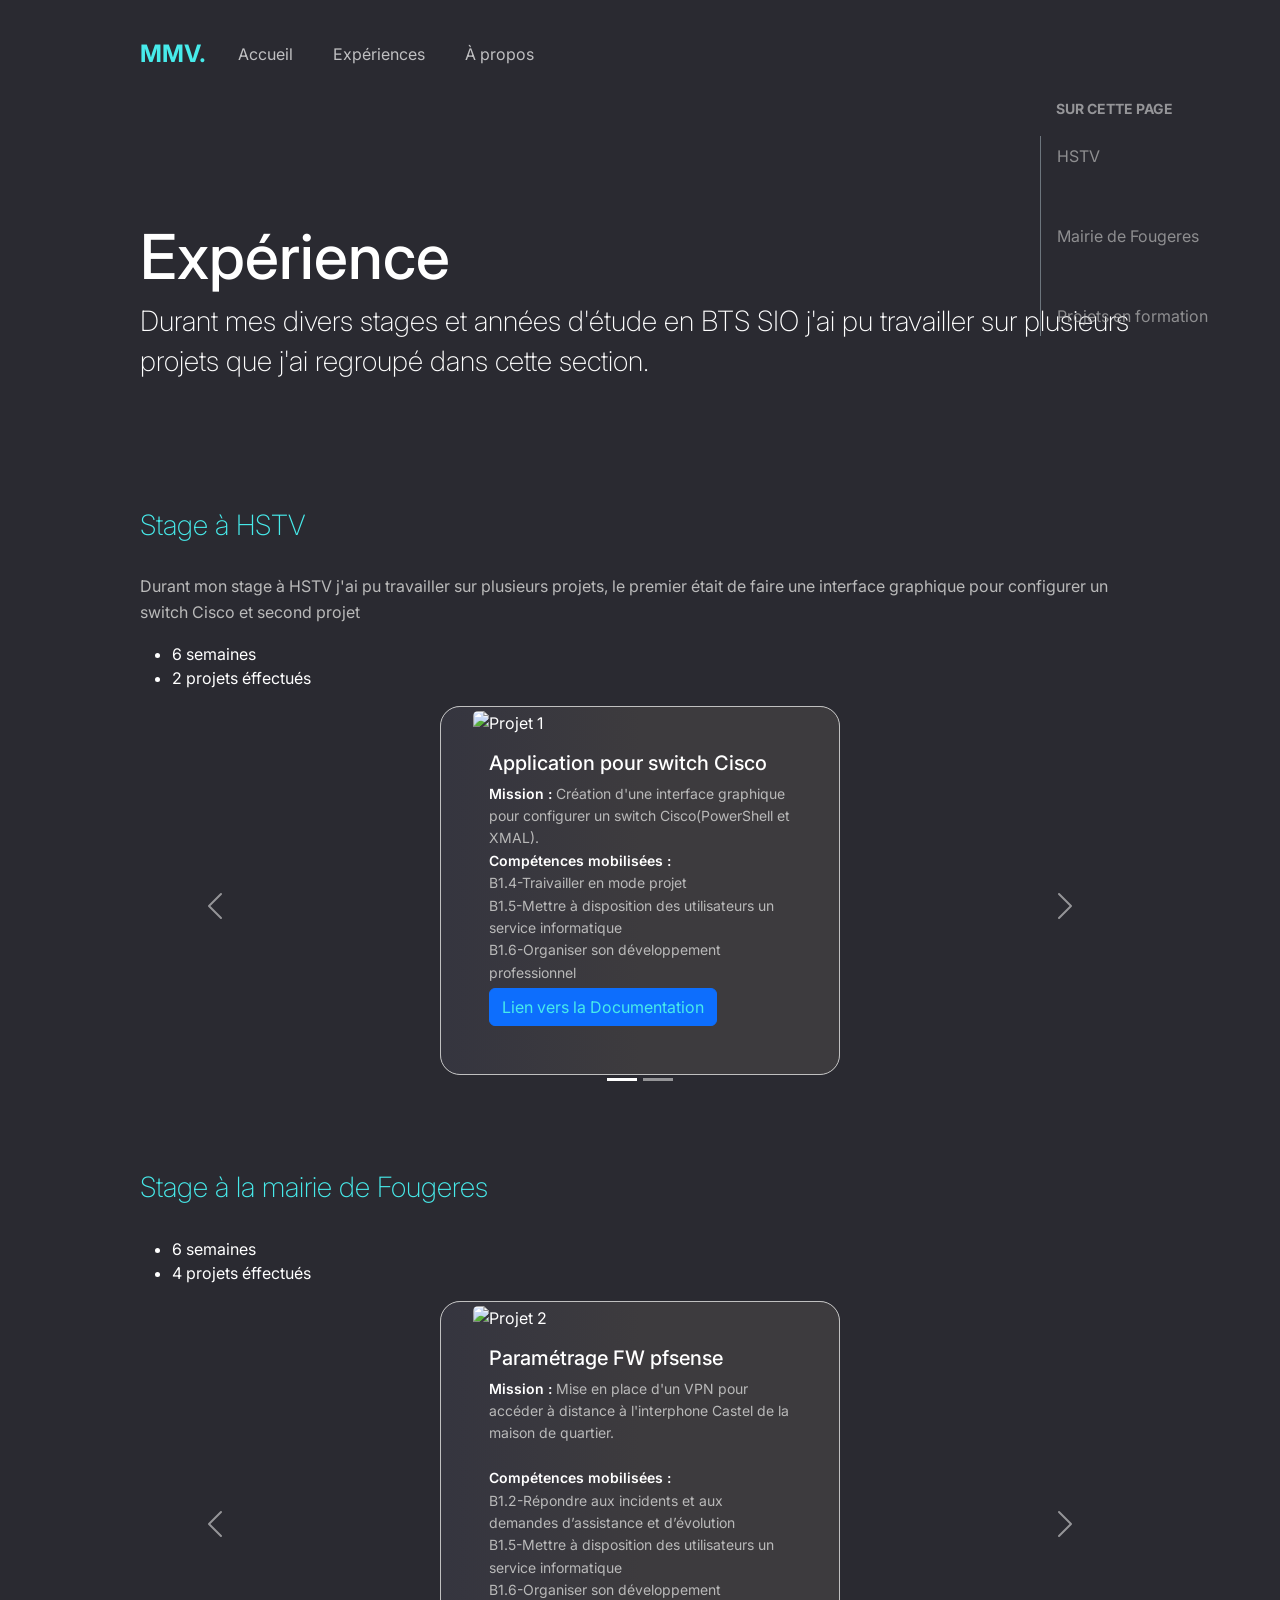
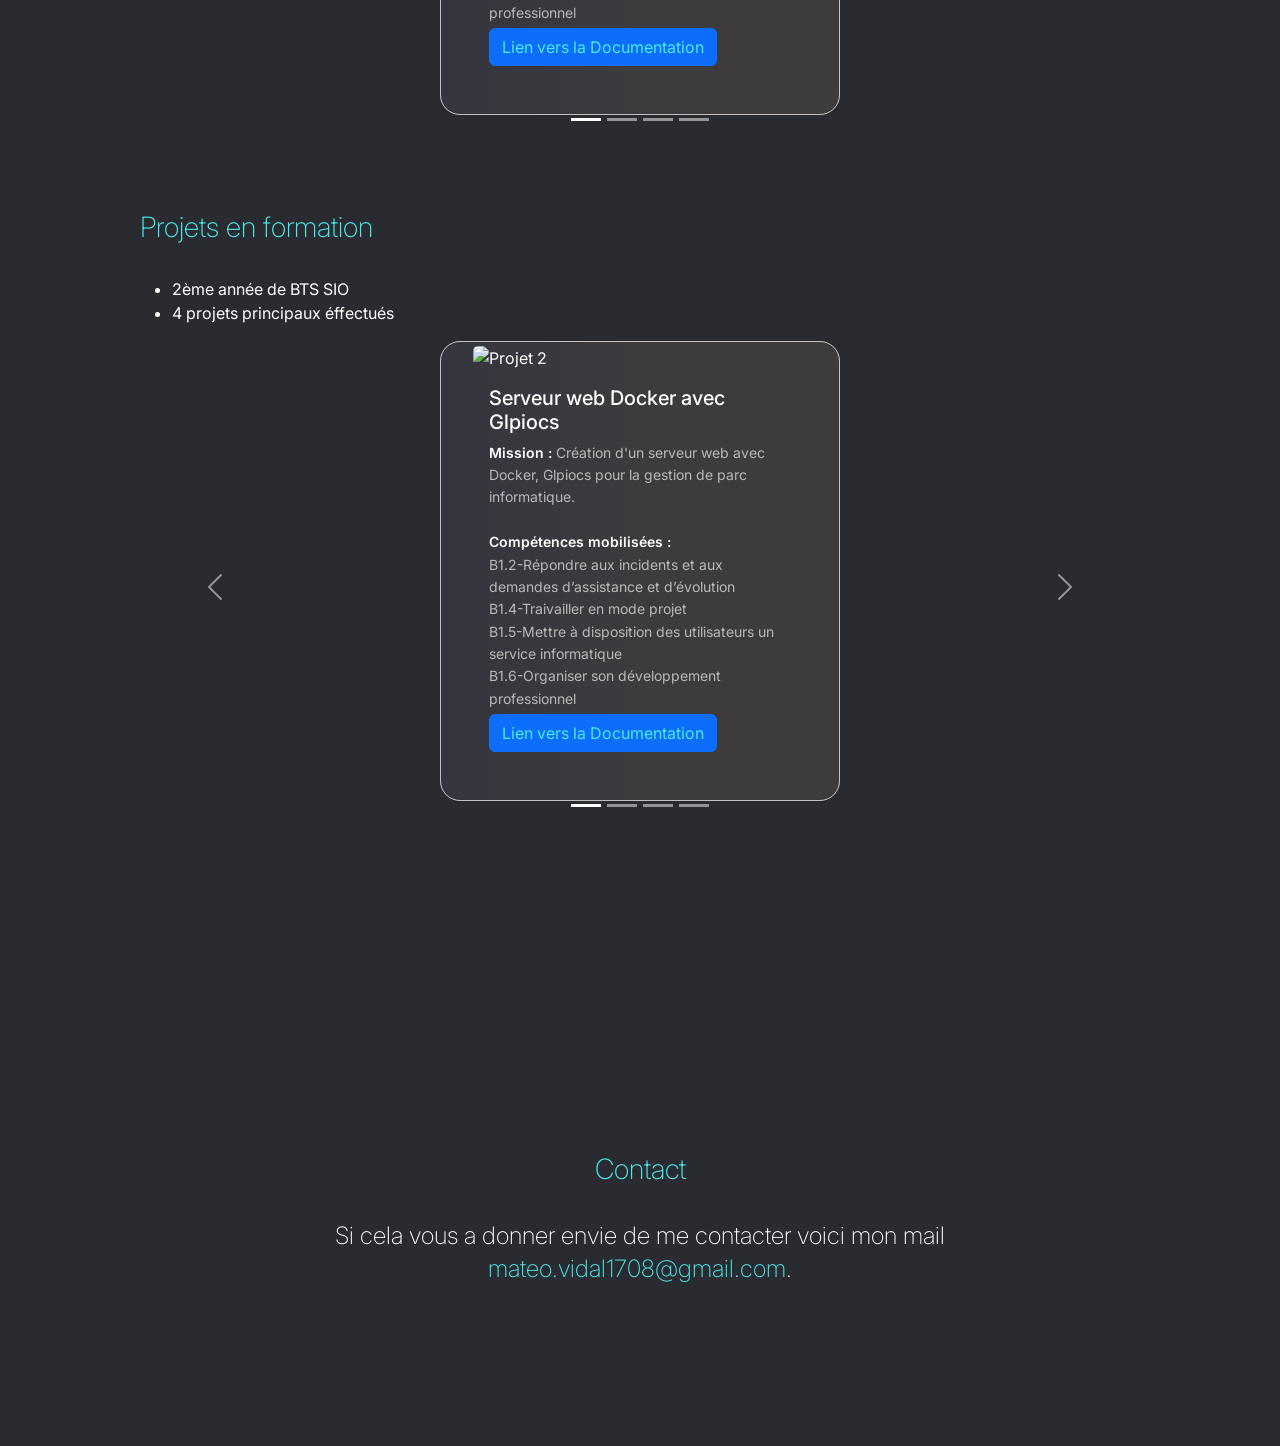
==== commit 40163150: "Change greeting message from 'Hello' to 'Goodbye'" ====
--- a/Projets.html
+++ b/Projets.html
@@ -189,7 +189,7 @@
                 </div>
 
 
-                <h2 id="ecoles">Projets de cours</h2>
+                <h2 id="ecoles">Projets en formation</h2>
                 <ul>
                     <li>2ème année de BTS SIO</li>
                     <li>4 projets principaux éffectués</li>
@@ -308,6 +308,9 @@
                         <li class="nav-item">
                             <a class="nav-link" href="#fougeres">Mairie de Fougeres</a>
                         </li>
+                        <li class="nav-item">
+                            <a class="nav-link" href="#ecoles">Projets en formation</a>
+                        </li>
                     </ul>
                 </nav>
             </aside>
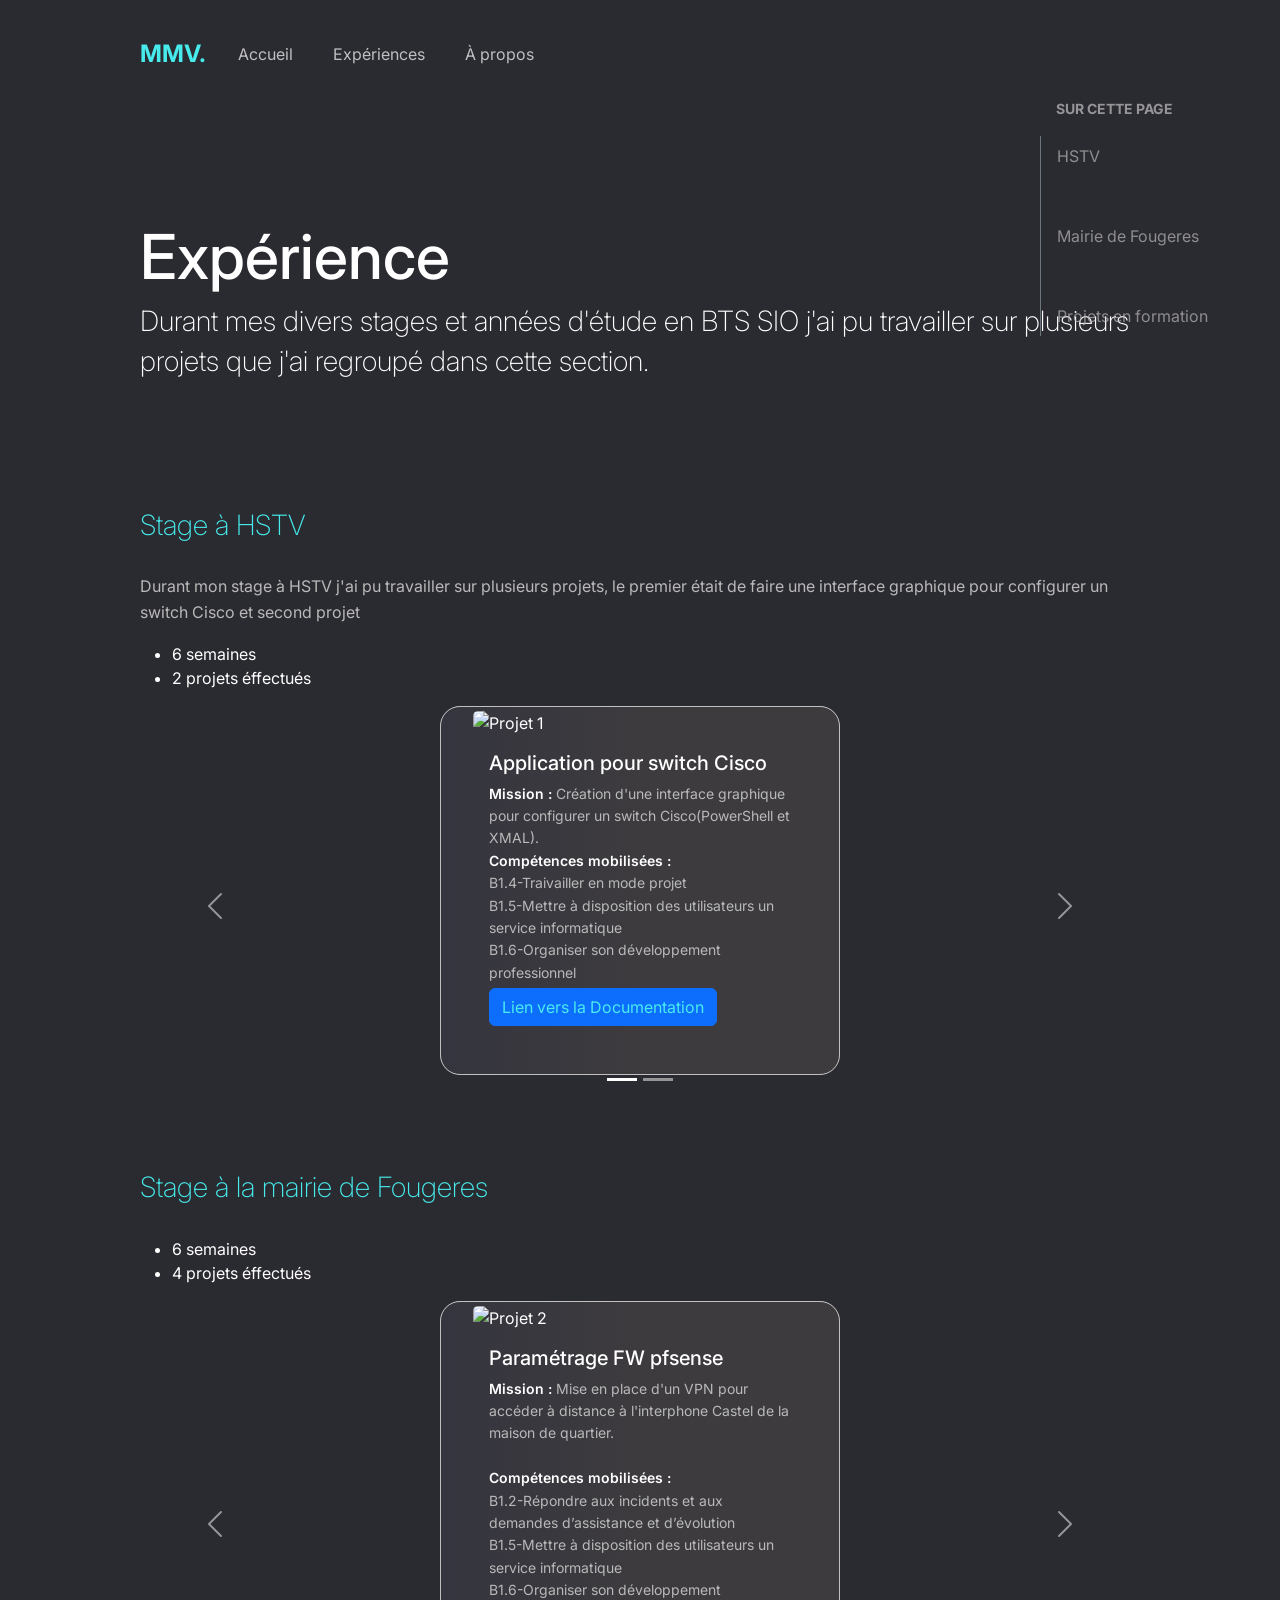
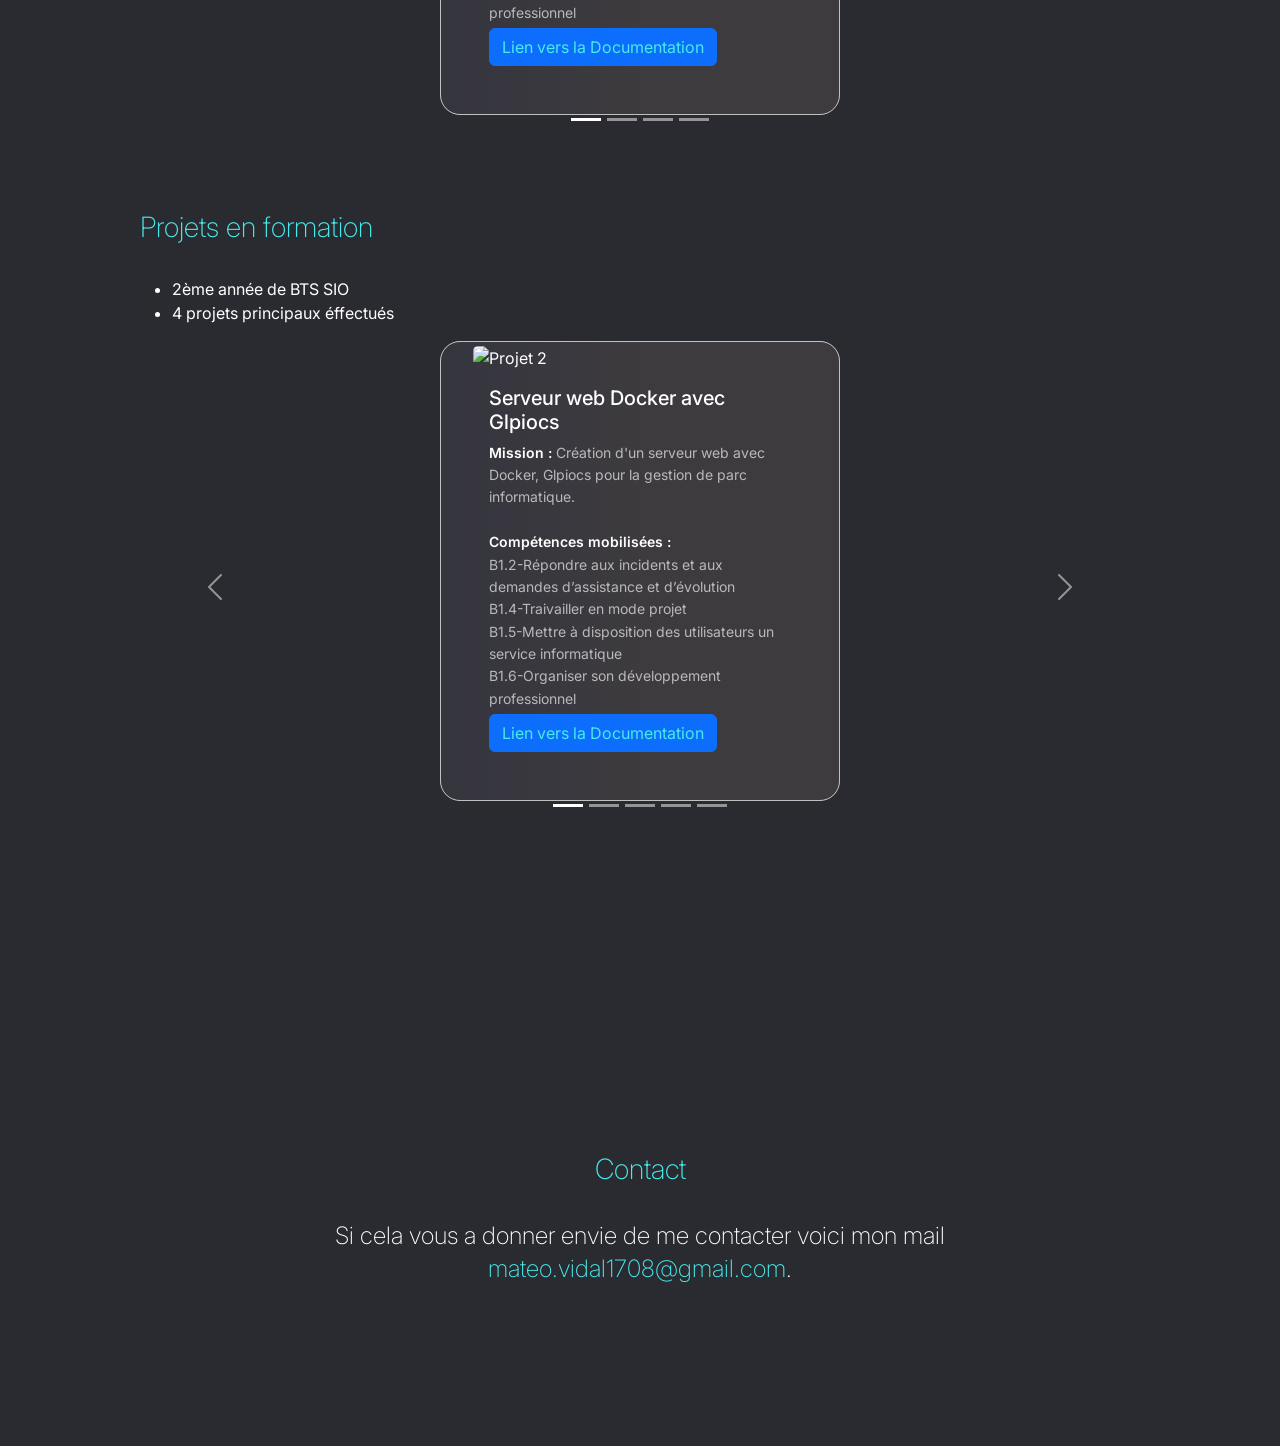
==== commit ba41fed1: "Change greeting from 'Hello' to 'Goodbye'" ====
--- a/Projets.html
+++ b/Projets.html
@@ -66,7 +66,7 @@
                         <div class="carousel-item">
                             <div class="d-flex justify-content-center">
                             <div class="card" style="width: 25rem;">
-                                <img src="https://fiverr-res.cloudinary.com/images/t_main1,q_auto,f_auto,q_auto,f_auto/gigs/276936322/original/459a3f0d4f500b7553649f696843b128f85f9098/setup-and-configure-pfsense-firewall.png" class="card-img-top" alt="Projet 2">
+                                <img src="https://dgftechnologie.fr/wp-content/uploads/2022/03/Veeam_logo.png" class="card-img-top" alt="Projet 2">
                                 <div class="card-body">
                                     <h5 class="card-title">Masterisation de 33 PC par VEAM</h5>
                                     <p class="card-text"><span class="label-white">Mission :</span> Création d'une image de base avec un PC type pour ensuite l'installé sur 33 PC avec VEAM. <br>
@@ -261,6 +261,22 @@
                             </div>
                         </div>
 
+                        <div class="carousel-item">
+                            <div class="d-flex justify-content-center">
+                            <div class="card" style="width: 25rem;">
+                                <img src="https://cdn.worldvectorlogo.com/logos/odoo.svg" class="card-img-top" alt="Projet 2">
+                                <div class="card-body">
+                                    <h5 class="card-title">Serveur web avec PGI odoo</h5>
+                                    <p class="card-text"><span class="label-white">Mission :</span> Création et mise en place d'un serveur web avec odoo configurer pour l'entreprise spécibike. <br>
+                                    <br> <span class="label-white">Compétences mobilisées :</span>
+                                        <br>B1.2-Répondre aux incidents et aux demandes d’assistance et d’évolution<br>B1.3-Développer la présence en ligne de l'organisation<br>B1.4-Traivailler en mode projet<br>B1.6-Organiser son développement professionnel</p>
+                                    <a href="https://siovhblyceebasch-my.sharepoint.com/:f:/g/personal/mateo_vidal_lycee-basch_fr/IgCRpSpsq7piTKBU2qdh2T6cAfAO-KPXdsaibDpGyMN3lwE?e=YMpsQ0" class="btn btn-primary">
+                                        Lien vers la Documentation</a>
+                                </div>
+                            </div>
+                            </div>
+                        </div>
+
                     
                     
                     </div>
@@ -268,6 +284,7 @@
                         <button type="button" data-bs-target="#projectCarousel3" data-bs-slide-to="0" class="active" aria-current="true" aria-label="Slide 1"></button>
                         <button type="button" data-bs-target="#projectCarousel3" data-bs-slide-to="1" aria-label="Slide 2"></button>
                         <button type="button" data-bs-target="#projectCarousel3" data-bs-slide-to="2" aria-label="Slide 3"></button>
+                        <button type="button" data-bs-target="#projectCarousel3" data-bs-slide-to="3" aria-label="Slide 4"></button>
                         <button type="button" data-bs-target="#projectCarousel3" data-bs-slide-to="3" aria-label="Slide 4"></button>
                     </div>
                     <button class="carousel-control-prev" type="button" data-bs-target="#projectCarousel3" data-bs-slide="prev">
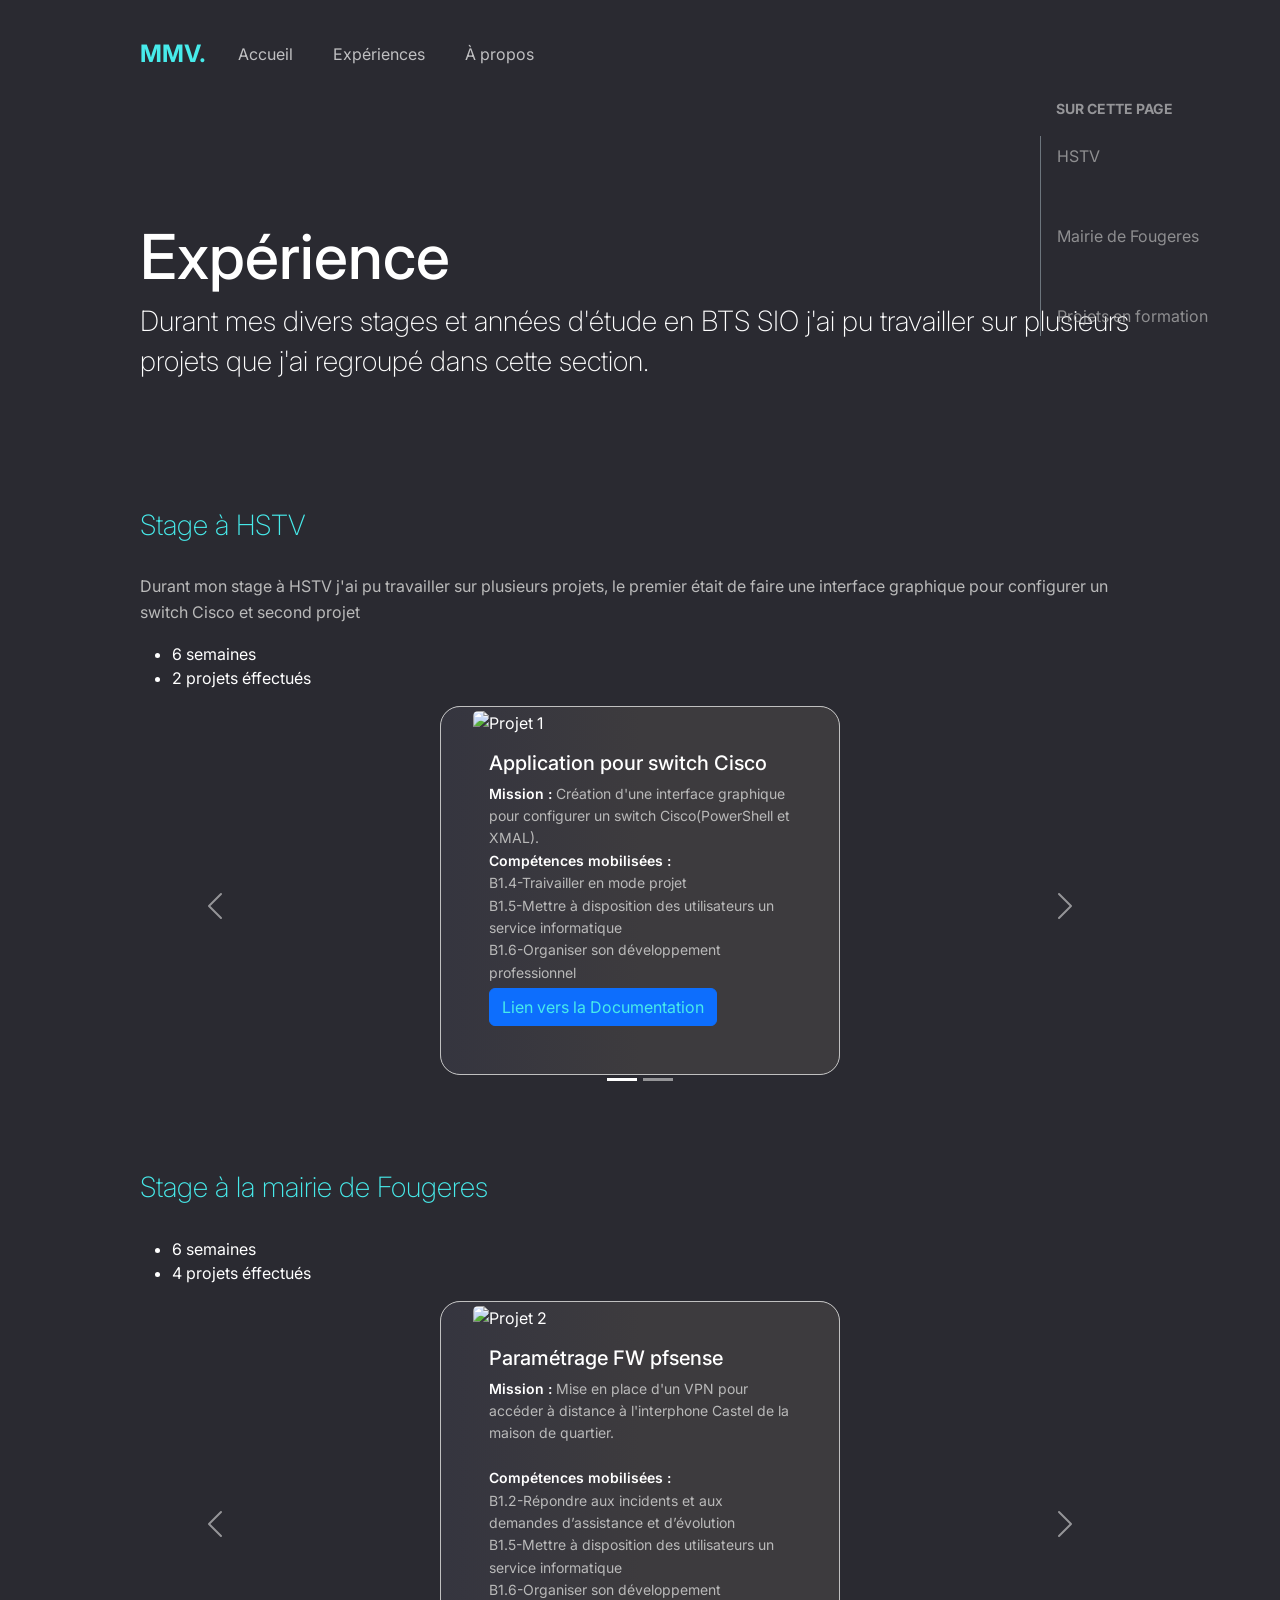
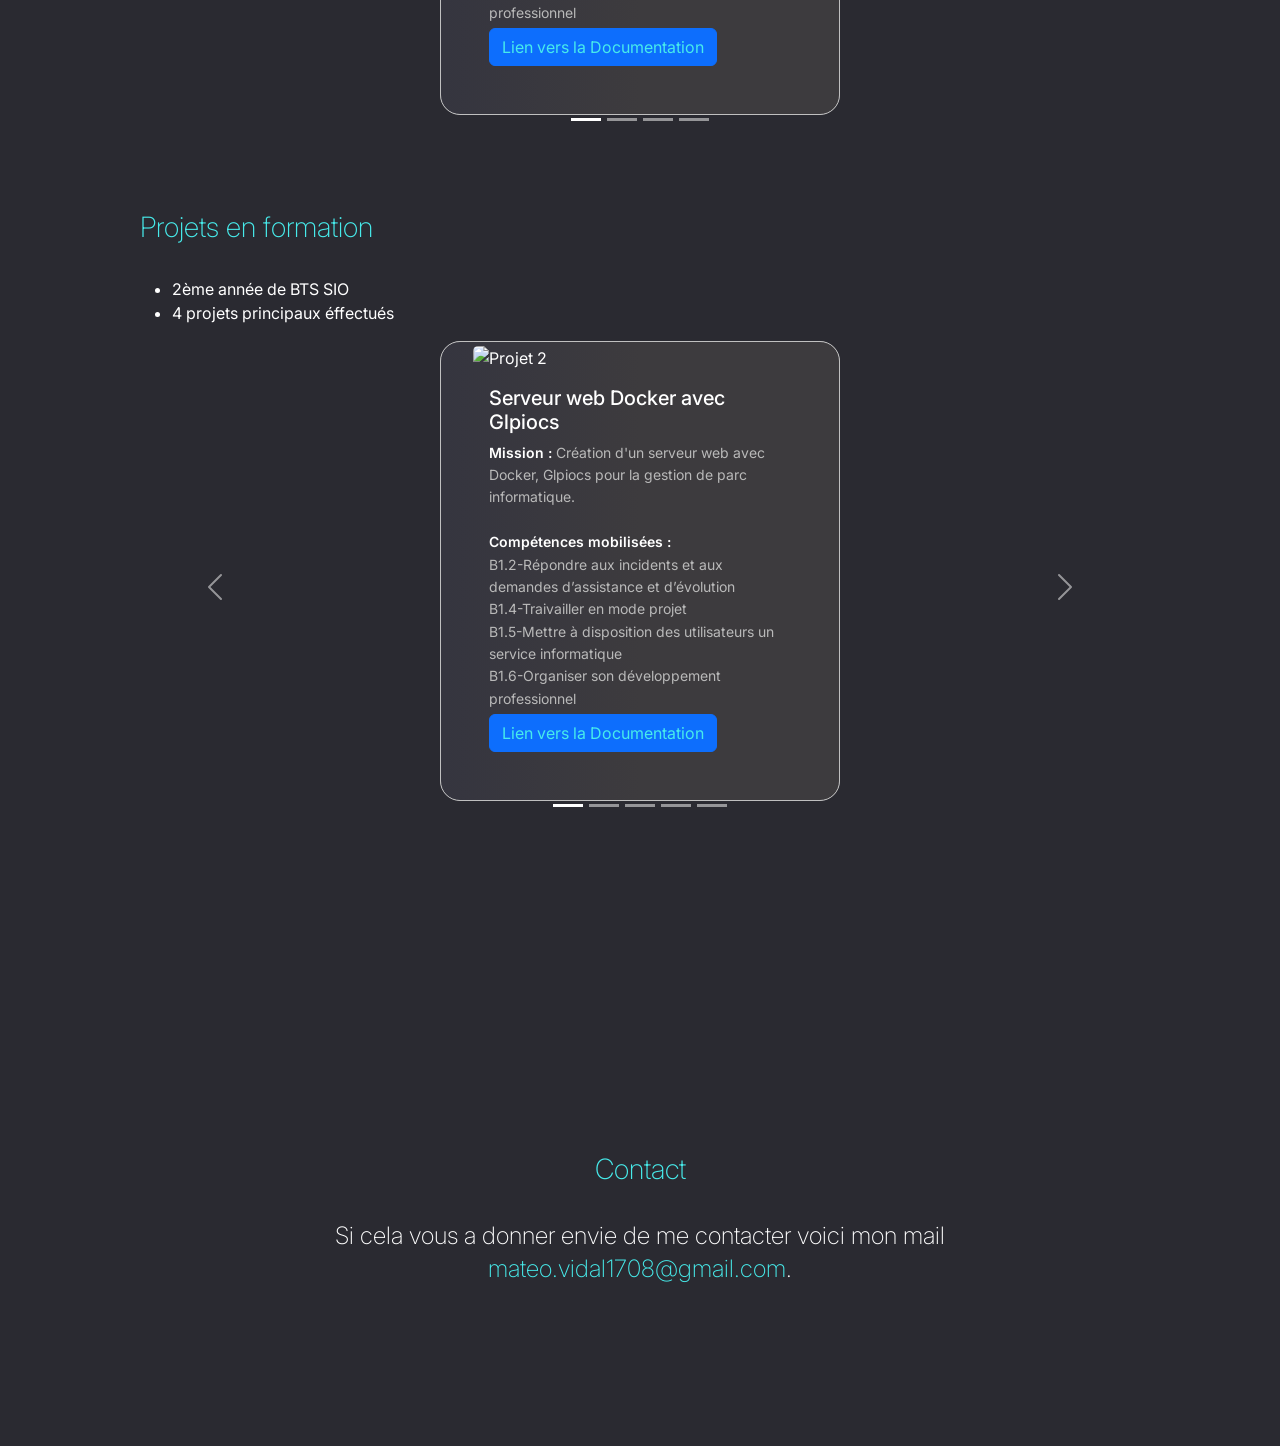
==== commit 3cf3111f: "Update print statement to say 'Goodbye World'" ====
--- a/Projets.html
+++ b/Projets.html
@@ -285,7 +285,7 @@
                         <button type="button" data-bs-target="#projectCarousel3" data-bs-slide-to="1" aria-label="Slide 2"></button>
                         <button type="button" data-bs-target="#projectCarousel3" data-bs-slide-to="2" aria-label="Slide 3"></button>
                         <button type="button" data-bs-target="#projectCarousel3" data-bs-slide-to="3" aria-label="Slide 4"></button>
-                        <button type="button" data-bs-target="#projectCarousel3" data-bs-slide-to="3" aria-label="Slide 4"></button>
+                        <button type="button" data-bs-target="#projectCarousel3" data-bs-slide-to="4" aria-label="Slide 5"></button>
                     </div>
                     <button class="carousel-control-prev" type="button" data-bs-target="#projectCarousel3" data-bs-slide="prev">
                         <span class="carousel-control-prev-icon" aria-hidden="true"></span>
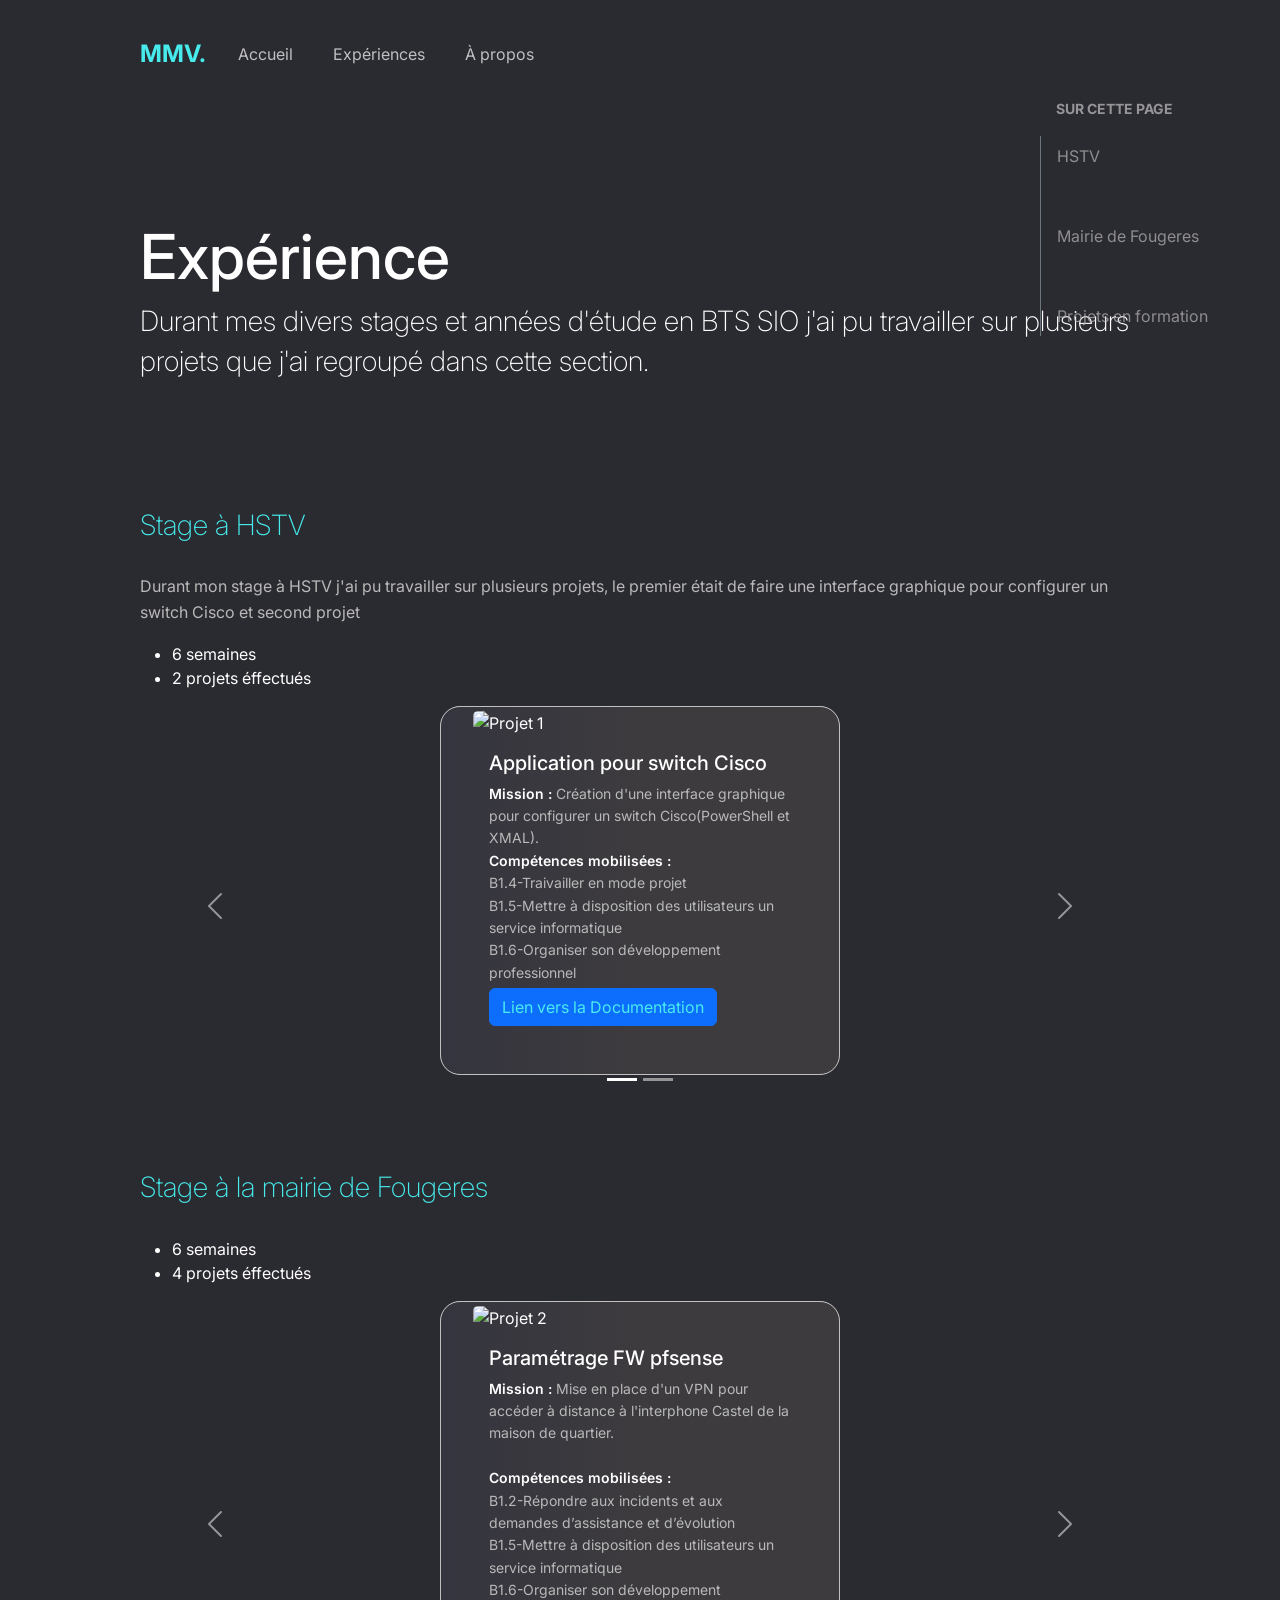
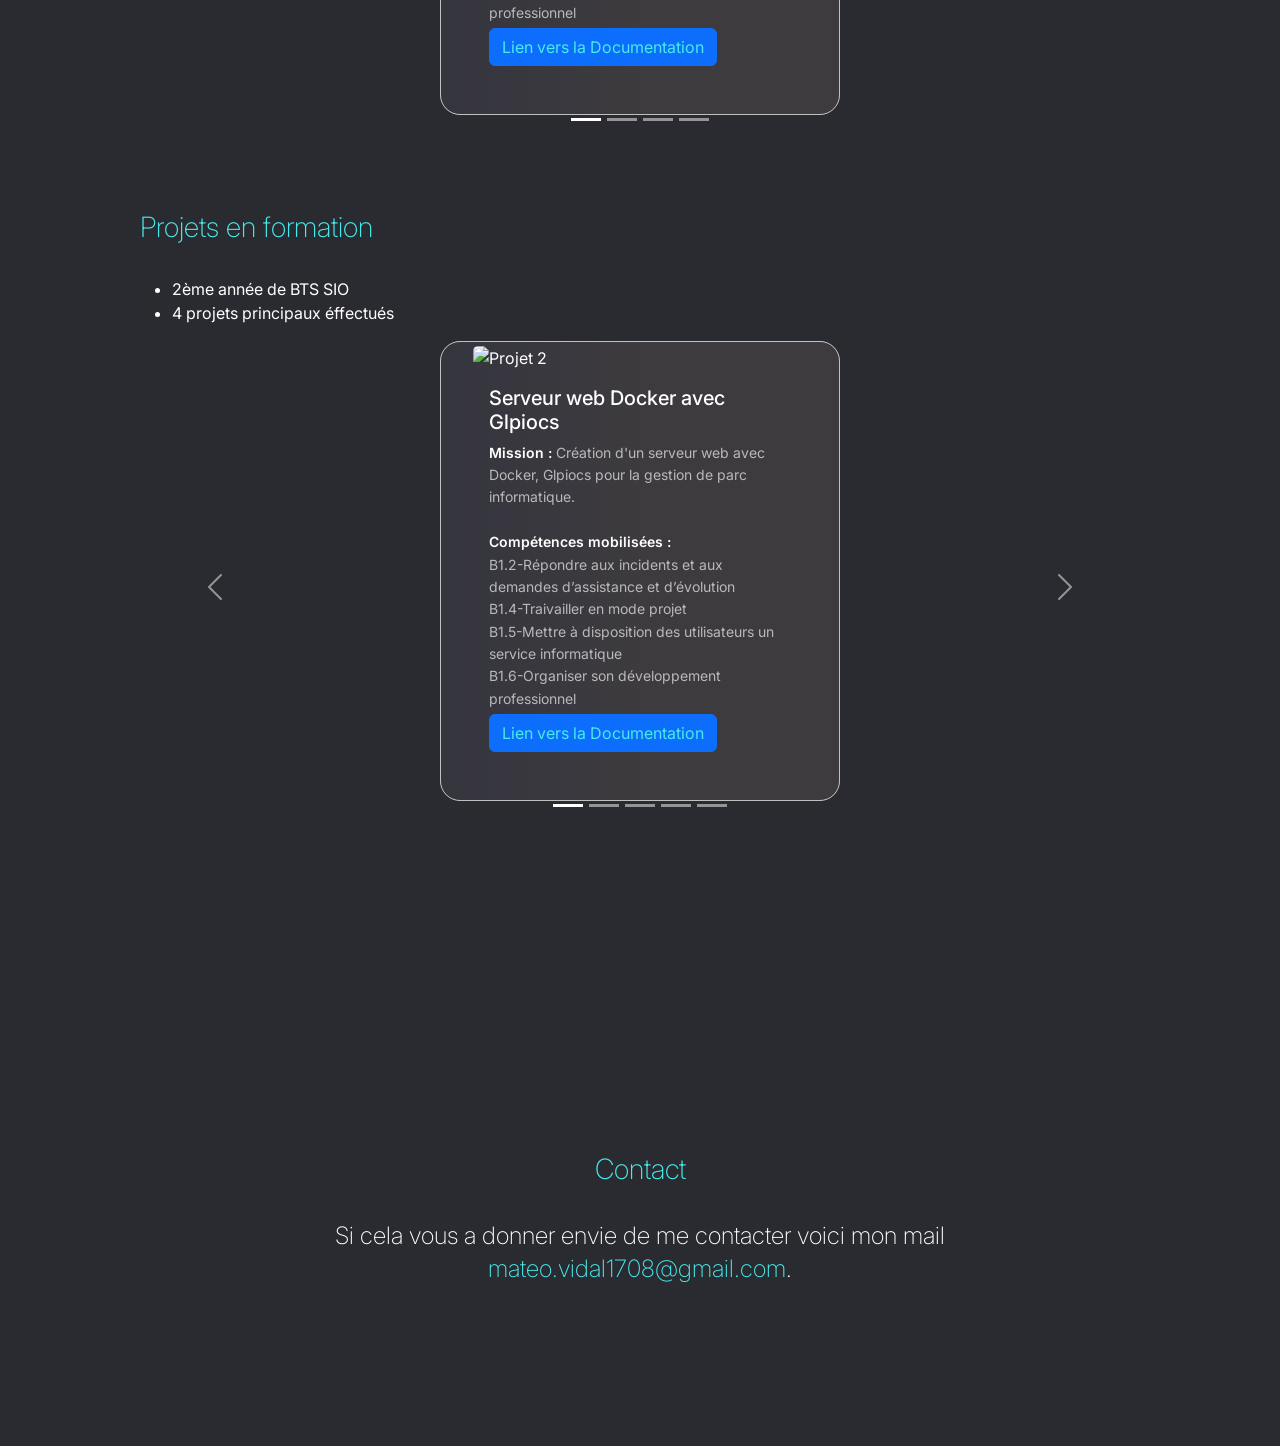
==== commit 7e43f953: "Update print statement from 'Hello' to 'Goodbye'" ====
--- a/Projets.html
+++ b/Projets.html
@@ -111,7 +111,7 @@
                                     <p class="card-text"><span class="label-white">Mission :</span> Mise en place d'un VPN pour accéder à distance à l'interphone Castel de la maison de quartier.<br>
                                     <br> <span class="label-white">Compétences mobilisées :</span>
                                         <br>B1.2-Répondre aux incidents et aux demandes d’assistance et d’évolution<br>B1.5-Mettre à disposition des utilisateurs un service informatique<br>B1.6-Organiser son développement professionnel</p>
-                                    <a href="https://siovhblyceebasch-my.sharepoint.com/:b:/g/personal/mateo_vidal_lycee-basch_fr/IQBeME7T5maQTayiVkOgAFAWARqPnlP6V0W7hHQiJJN6pyc?e=I91E0C" class="btn btn-primary">
+                                    <a href="https://siovhblyceebasch-my.sharepoint.com/:w:/g/personal/mateo_vidal_lycee-basch_fr/IQBMgNg8BwRcT7z06za7ntpqAfAZpb9y5AsK4_DYHvc8y2I?e=rnpVXH" class="btn btn-primary">
                                         Lien vers la Documentation</a>
                                 </div>
                             </div>
